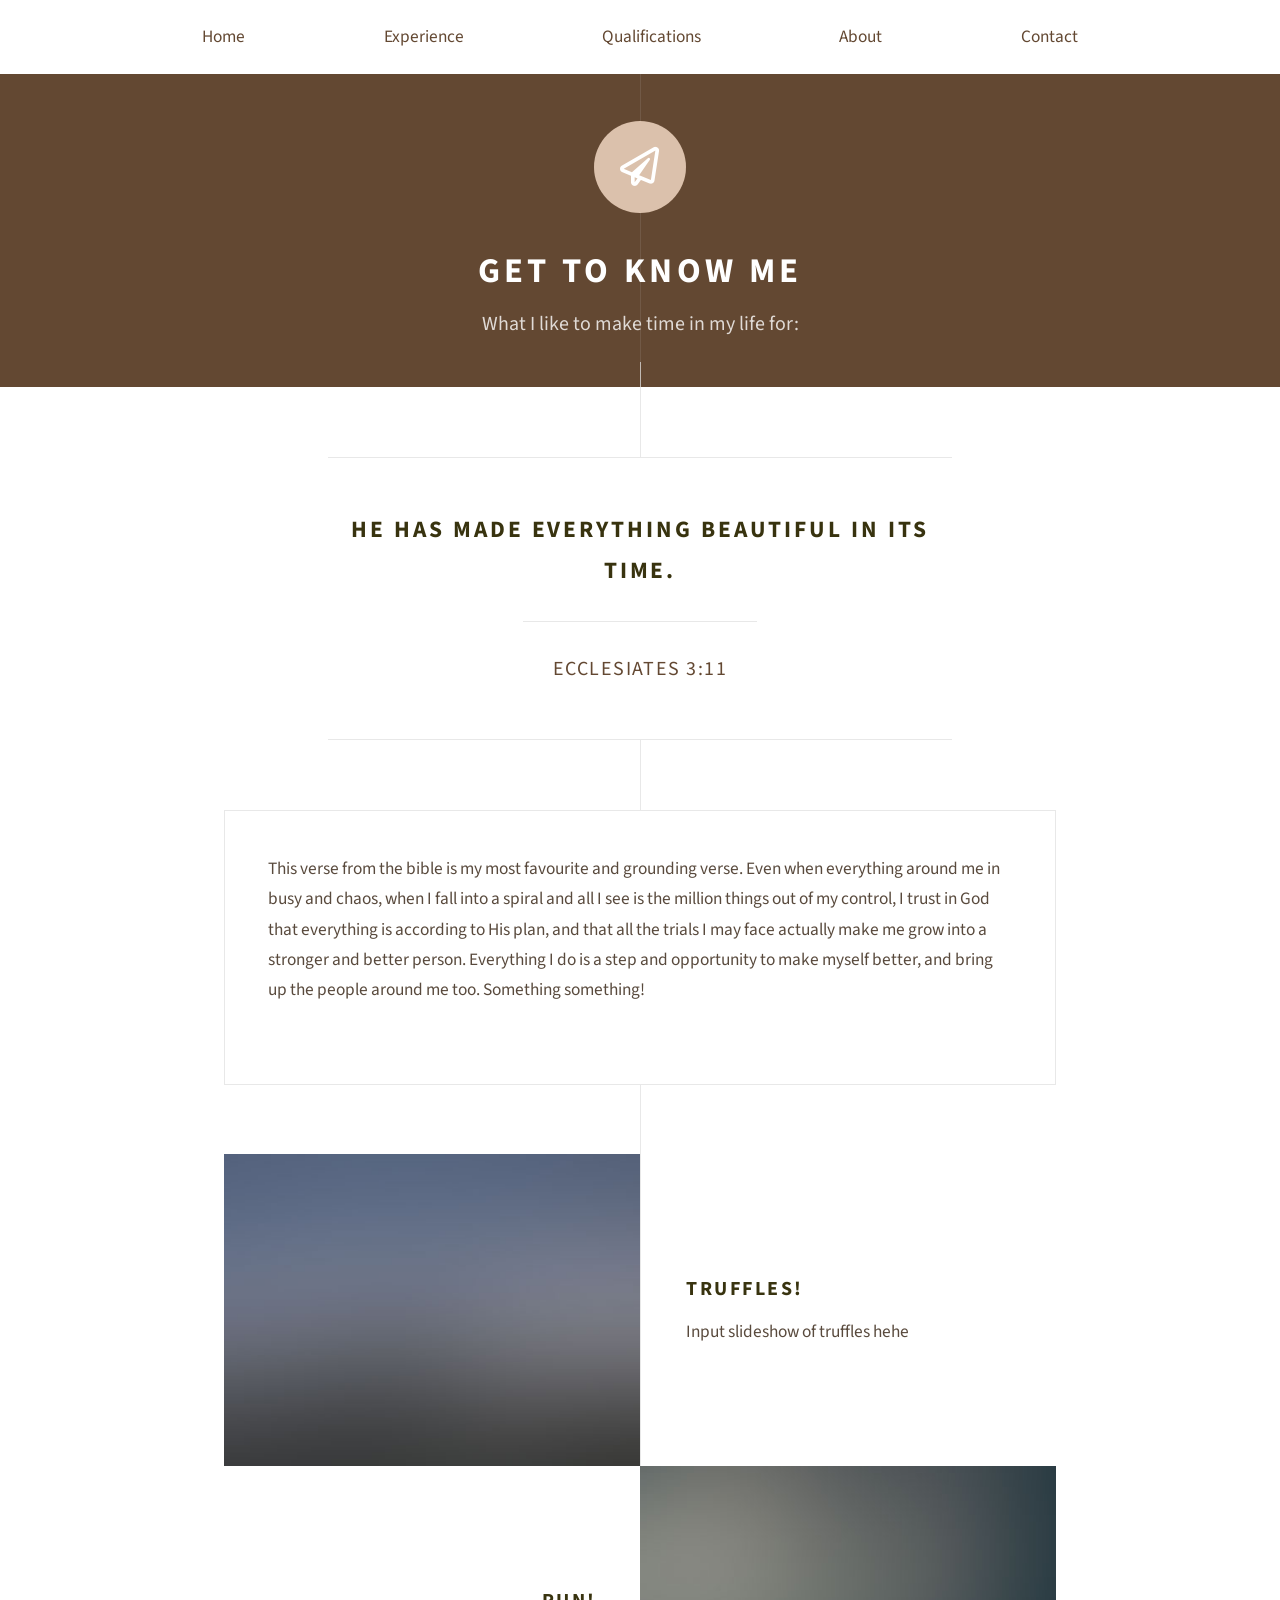
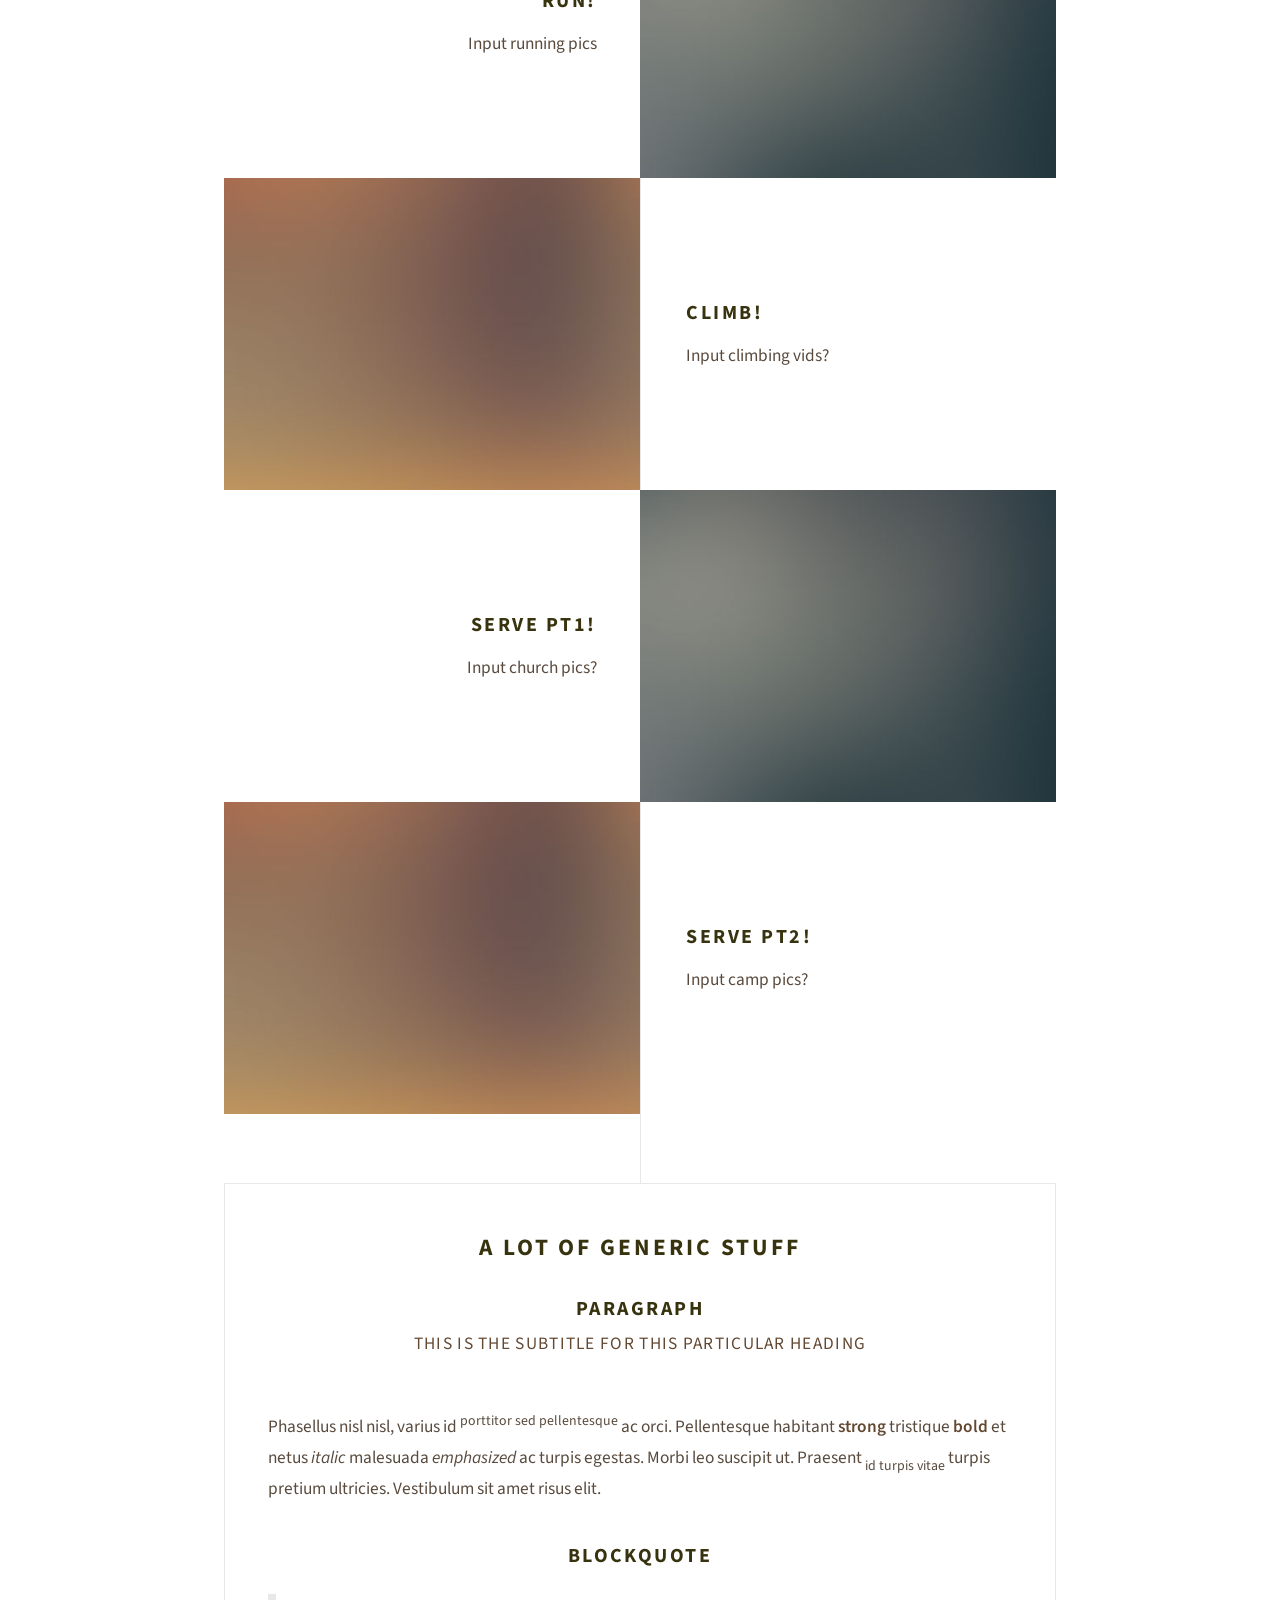
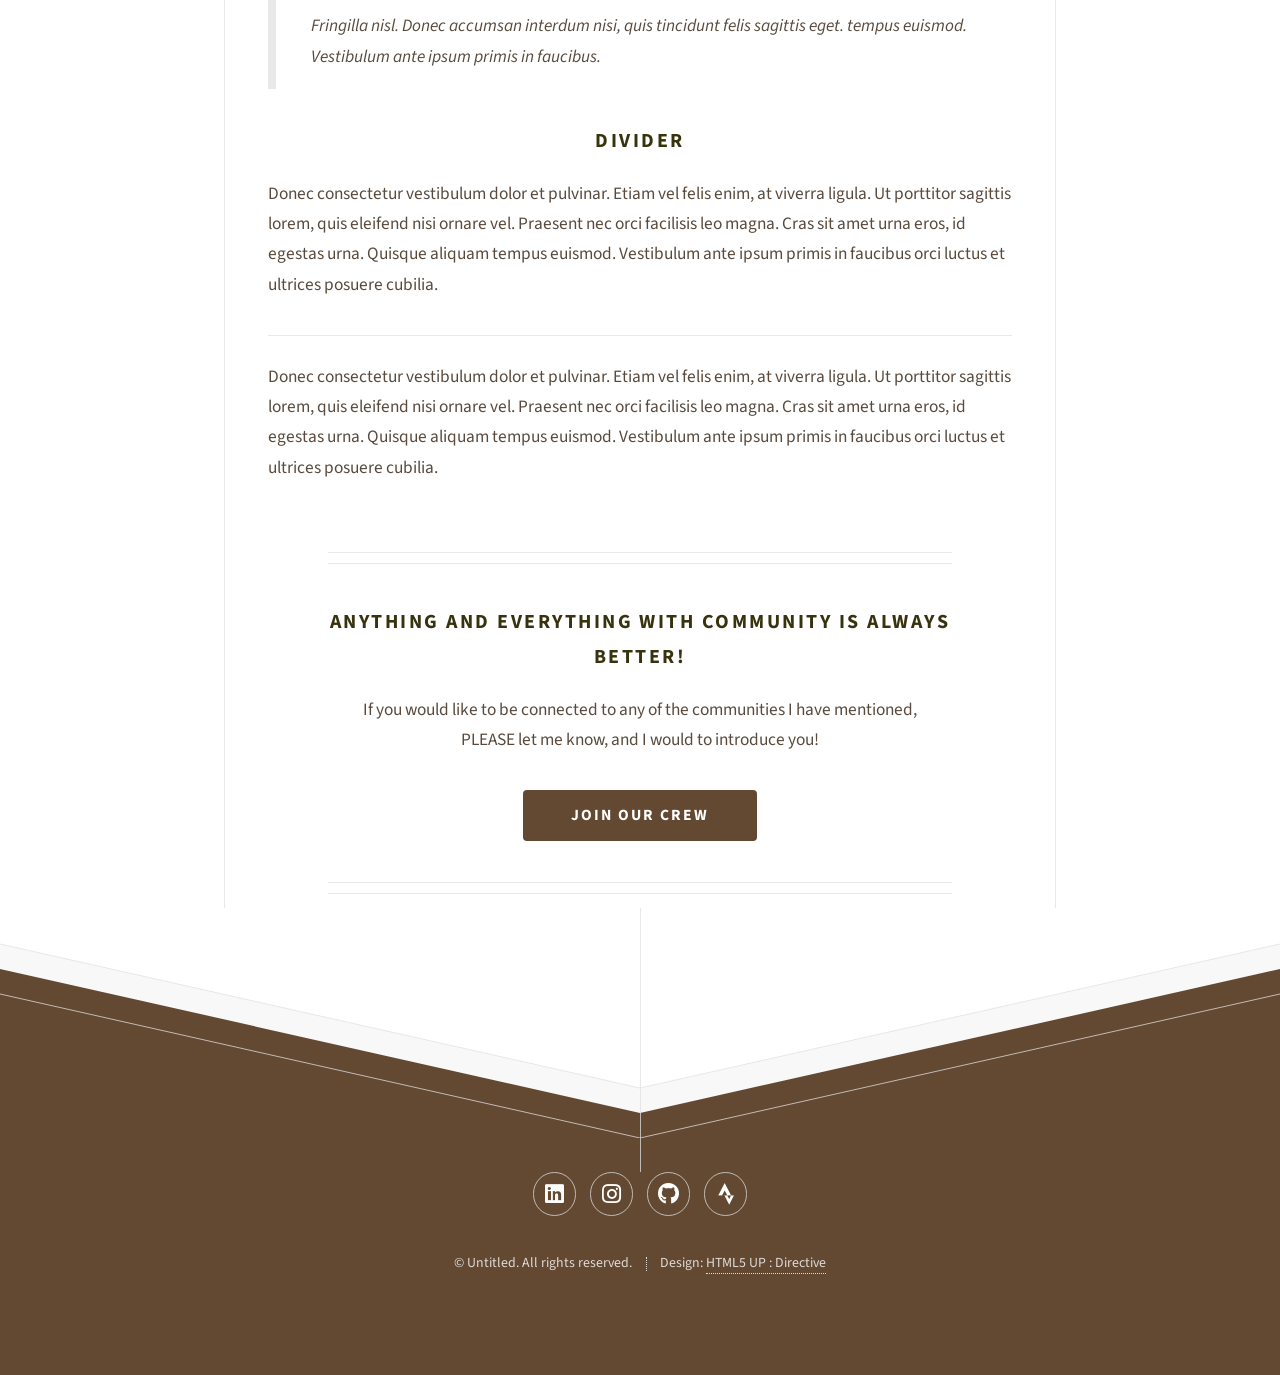
==== aboutmepg.html @ f9dc0891 "correct "jump location" for contact section - jump to "contact-form id" instead of "footer"" ====
<!DOCTYPE HTML>
<!--
	Directive by HTML5 UP
	html5up.net | @ajlkn
	Free for personal and commercial use under the CCA 3.0 license (html5up.net/license)
-->
<html>
	<head>
		<title>Directive by HTML5 UP</title>
		<meta charset="utf-8" />
		<meta name="viewport" content="width=device-width, initial-scale=1, user-scalable=no" />
		<link rel="stylesheet" href="assets/css/main.css" />
		<link rel="stylesheet" href="assets/css/navbar.css" />
		<link rel="stylesheet" href="assets/css/subpage.css" />
	</head>
	<body class="is-preload">
		
		<!--Navigation Bar-->
		<nav id="navbar" class="navbar" role="navigation"> 
			<button class="burger collapsed"> 
				<span class="icon-bar top-bar"></span> 
				<span class="icon-bar middle-bar"></span> 
				<span class="icon-bar bottom-bar"></span> 
			</button>
			<ul class="navbar-links"> 
				<li class="nav-item active"> 
					<a class="nav-link" href="./index.html">Home 
					</a> 
				</li> 
				<li class="nav-item"> 
					<a class="nav-link" href="./experiencepg.html">Experience</a> 
				</li> 
				<li class="nav-item"> 
					<a class="nav-link" href="./qualificationspg.html">Qualifications</a> 
				</li> 
				<li class="nav-item"> 
					<a class="nav-link" href="./aboutmepg.html">About</a> 
				</li> 
				<li class="nav-item"> 
					<a class="nav-link" href="./index.html#contact-form">Contact</a> 
				</li>
			</ul> 
		</nav>

		<!-- Header -->
			<div id="header" class="subpage">
				<span class="logo icon fa-paper-plane"></span>
				<h1>Get to know me</h1>
				<p>What I like to make time in my life for:</p>
			</div>

		<!-- Main -->
			<div id="main">

				<header class="major container medium">
					<h2>He has made everything beautiful in its time. </h2>
					<p>Ecclesiates 3:11</p>
				</header>
					<div class="box container">
					<section>
					<p>This verse from the bible is my most favourite and grounding verse. 
						Even when everything around me in busy and chaos, 
						when I fall into a spiral and all I see is the million things out of my control, 
						I trust in God that everything is according to His plan,
						and that all the trials I may face actually make me grow into a stronger and better person. 
						Everything I do is a step and opportunity to make myself better, and bring up the people around me too. 
						Something something!</p>
					</section>
				</div>

				<div class="box alt container">
					<section class="feature left">
						<img class="image" src="images/pic01.jpg" alt="" />
						<div class="content">
							<h3>Truffles!</h3>
							<p>Input slideshow of truffles hehe</p>
						</div>
					</section>
					<section class="feature right">
						<img class="image" src="images/pic02.jpg" alt="" />
						<div class="content">
							<h3>Run!</h3>
							<p>Input running pics</p>
						</div>
					</section>
					<section class="feature left">
						<img class="image" src="images/pic03.jpg" alt="" /></a>
						<div class="content">
							<h3>Climb!</h3>
							<p>Input climbing vids?</p>
						</div>
					</section>
					<section class="feature right">
						<img class="image" src="images/pic02.jpg" alt="" />
						<div class="content">
							<h3>Serve pt1!</h3>
							<p>Input church pics?</p>
						</div>
					</section>
					<section class="feature left">
						<img class="image" src="images/pic03.jpg" alt="" /></a>
						<div class="content">
							<h3>Serve pt2!</h3>
							<p>Input camp pics?</p>
						</div>
					</section>
				</div>

				
				<div class="box container">
					<header>
						<h2>A lot of generic stuff</h2>
					</header>
					<section>
						<header>
							<h3>Paragraph</h3>
							<p>This is the subtitle for this particular heading</p>
						</header>
						<p>Phasellus nisl nisl, varius id <sup>porttitor sed pellentesque</sup> ac orci. Pellentesque
						habitant <strong>strong</strong> tristique <b>bold</b> et netus <i>italic</i> malesuada <em>emphasized</em> ac turpis egestas. Morbi
						leo suscipit ut. Praesent <sub>id turpis vitae</sub> turpis pretium ultricies. Vestibulum sit
						amet risus elit.</p>
					</section>
					<section>
						<header>
							<h3>Blockquote</h3>
						</header>
						<blockquote>Fringilla nisl. Donec accumsan interdum nisi, quis tincidunt felis sagittis eget.
						tempus euismod. Vestibulum ante ipsum primis in faucibus.</blockquote>
					</section>
					<section>
						<header>
							<h3>Divider</h3>
						</header>
						<p>Donec consectetur vestibulum dolor et pulvinar. Etiam vel felis enim, at viverra
						ligula. Ut porttitor sagittis lorem, quis eleifend nisi ornare vel. Praesent nec orci
						facilisis leo magna. Cras sit amet urna eros, id egestas urna. Quisque aliquam
						tempus euismod. Vestibulum ante ipsum primis in faucibus orci luctus et ultrices
						posuere cubilia.</p>
						<hr />
						<p>Donec consectetur vestibulum dolor et pulvinar. Etiam vel felis enim, at viverra
						ligula. Ut porttitor sagittis lorem, quis eleifend nisi ornare vel. Praesent nec orci
						facilisis leo magna. Cras sit amet urna eros, id egestas urna. Quisque aliquam
						tempus euismod. Vestibulum ante ipsum primis in faucibus orci luctus et ultrices
						posuere cubilia.</p>
					</section>

				<footer class="major container medium">
					<h3>Anything and everything with community is always better!</h3>
						<p>If you would like to be connected to any of the communities I have mentioned, 
						<br>PLEASE let me know, and I would to introduce you!</p>
					<ul class="actions special">
						<li><a href="https://docs.google.com/forms/d/e/1FAIpQLSfwUPMub2OZuBXwo8XiN9Te-NIImw7Dk1dNREvaT3R9eOOx6w/viewform?usp=sharing&ouid=117850758476807659744" class="button">Join our crew</a></li>
					</ul>
				</footer>

			</div>

		<!-- Footer -->
			<div id="footer">
				<div class="container medium">

					<ul class="icons">
						<li><a href="https://www.linkedin.com/in/sohee-kim-852875299/" class="icon brands fa-linkedin"><span class="label">LinkedIn</span></a></li>
						<li><a href="https://www.instagram.com/kim_soheee/" class="icon brands fa-instagram"><span class="label">Instagram</span></a></li>
						<li><a href="https://github.com/kim-soheee" class="icon brands fa-github"><span class="label">Github</span></a></li>
						<li><a href="https://strava.app.link/TRimyDKIU1b" class="icon brands fa-strava"><span class="label">Strava</span></a></li>
					</ul>

					<ul class="copyright">
						<li>&copy; Untitled. All rights reserved.</li><li>Design: <a href="http://html5up.net">HTML5 UP : Directive</a></li>
					</ul>

				</div>
			</div>

		<!-- Scripts -->
			<script src="assets/js/jquery.min.js"></script>
			<script src="assets/js/browser.min.js"></script>
			<script src="assets/js/breakpoints.min.js"></script>
			<script src="assets/js/util.js"></script>
			<script src="assets/js/main.js"></script>

	</body>
</html>
---- assets/css/main.css ----
@import url("fontawesome-all.min.css");
@import url("https://fonts.googleapis.com/css?family=Source+Sans+Pro:300,300italic,400,400italic,600,600italic,700,700italic");

/*
	Directive by HTML5 UP
	html5up.net | @ajlkn
	Free for personal and commercial use under the CCA 3.0 license (html5up.net/license)
*/

html, body, div, span, applet, object,
iframe, h1, h2, h3, h4, h5, h6, p, blockquote,
pre, a, abbr, acronym, address, big, cite,
code, del, dfn, em, img, ins, kbd, q, s, samp,
small, strike, strong, sub, sup, tt, var, b,
u, i, center, dl, dt, dd, ol, ul, li, fieldset,
form, label, legend, table, caption, tbody,
tfoot, thead, tr, th, td, article, aside,
canvas, details, embed, figure, figcaption,
footer, header, hgroup, menu, nav, output, ruby,
section, summary, time, mark, audio, video {
	margin: 0;
	padding: 0;
	border: 0;
	font-size: 100%;
	font: inherit;
	vertical-align: baseline;}

article, aside, details, figcaption, figure,
footer, header, hgroup, menu, nav, section {
	display: block;}

body {
	line-height: 1;
}

ol, ul {
	list-style: none;
}

blockquote, q {
	quotes: none;
}

	blockquote:before, blockquote:after, q:before, q:after {
		content: '';
		content: none;
	}

table {
	border-collapse: collapse;
	border-spacing: 0;
}

body {
	-webkit-text-size-adjust: none;
}

mark {
	background-color: transparent;
	color: inherit;
}

input::-moz-focus-inner {
	border: 0;
	padding: 0;
}

input, select, textarea {
	-moz-appearance: none;
	-webkit-appearance: none;
	-ms-appearance: none;
	appearance: none;
}

/* Basic */

	html {
		box-sizing: border-box;
	}

	*, *:before, *:after {
		box-sizing: inherit;
	}

	html, body {
		height: 100%;
	}

	body {
		background: #ffffff;
	}

		body.is-preload *, body.is-preload *:before, body.is-preload *:after {
			-moz-animation: none !important;
			-webkit-animation: none !important;
			-ms-animation: none !important;
			animation: none !important;
			-moz-transition: none !important;
			-webkit-transition: none !important;
			-ms-transition: none !important;
			transition: none !important;
		}

	body, input, select, textarea {
		color: #594a3d;
		font-family: 'Source Sans Pro', sans-serif;
		font-size: 16pt;
		font-weight: 400;
		line-height: 1.75em;
	}

	a {
		-moz-transition: color 0.2s ease-in-out, border-bottom-color 0.2s ease-in-out;
		-webkit-transition: color 0.2s ease-in-out, border-bottom-color 0.2s ease-in-out;
		-ms-transition: color 0.2s ease-in-out, border-bottom-color 0.2s ease-in-out;
		transition: color 0.2s ease-in-out, border-bottom-color 0.2s ease-in-out;
		border-bottom: dotted 1px;
		color: #634832;
		text-decoration: none;
	}

		a:hover {
			border-bottom-color: transparent;
		}

	strong, b {
		font-weight: 600;
		color: #634832;
	}

	em, i {
		font-style: italic;
	}

	p, ul, ol, dl, table, blockquote, form {
		margin: 0 0 2em 0;
	}

	h1, h2, h3, h4, h5, h6 {
		color: #38330f;
		font-weight: 700;
		letter-spacing: 0.125em;
		line-height: 1.75em;
		margin-bottom: 1em;
		text-transform: uppercase;
		text-align: center;
	}

		h1 a, h2 a, h3 a, h4 a, h5 a, h6 a {
			color: inherit;
			text-decoration: none;
		}

	h2 {
		font-size: 1.75em;
	}

	h3 {
		font-size: 1.5em;
	}

	sub {
		font-size: 0.8em;
		position: relative;
		top: 0.5em;
	}

	sup {
		font-size: 0.8em;
		position: relative;
		top: -0.5em;
	}

	hr {
		border: 0;
		border-top: solid 1px rgba(224, 224, 224, 0.75);
		margin-bottom: 1.5em;
	}

	blockquote {
		border-left: solid 0.5em rgba(224, 224, 224, 0.75);
		font-style: italic;
		padding: 1em 0 1em 2em;
	}

/* Container */

	.container {
		margin: 0 auto;
		max-width: 100%;
		width: 51em;
	}

		.container.medium {
			width: 38.25em;
		}

		@media screen and (max-width: 1280px) {

			.container {
				width: 48em;
			}

				.container.medium {
					width: 36em;
				}

		}

		@media screen and (max-width: 980px) {

			.container {
				width: 95%;
			}

				.container.medium {
					width: 71.25%;
				}

		}

		@media screen and (max-width: 840px) {

			.container {
				width: 95% !important;
			}

		}

		@media screen and (max-width: 736px) {

			.container {
				width: 90% !important;
			}

		}

		@media screen and (max-width: 480px) {

			.container {
				width: 100% !important;
			}

		}

/* Row */

	.row {
		display: flex;
		flex-wrap: wrap;
		box-sizing: border-box;
		align-items: stretch;
	}

		.row > * {
			box-sizing: border-box;
		}

		.row.gtr-uniform > * > :last-child {
			margin-bottom: 0;
		}

		.row.aln-left {
			justify-content: flex-start;
		}

		.row.aln-center {
			justify-content: center;
		}

		.row.aln-right {
			justify-content: flex-end;
		}

		.row.aln-top {
			align-items: flex-start;
		}

		.row.aln-middle {
			align-items: center;
		}

		.row.aln-bottom {
			align-items: flex-end;
		}

		.row > .imp {
			order: -1;
		}

		.row > .col-1 {
			width: 8.33333%;
		}

		.row > .off-1 {
			margin-left: 8.33333%;
		}

		.row > .col-2 {
			width: 16.66667%;
		}

		.row > .off-2 {
			margin-left: 16.66667%;
		}

		.row > .col-3 {
			width: 25%;
		}

		.row > .off-3 {
			margin-left: 25%;
		}

		.row > .col-4 {
			width: 33.33333%;
		}

		.row > .off-4 {
			margin-left: 33.33333%;
		}

		.row > .col-5 {
			width: 41.66667%;
		}

		.row > .off-5 {
			margin-left: 41.66667%;
		}

		.row > .col-6 {
			width: 50%;
		}

		.row > .off-6 {
			margin-left: 50%;
		}

		.row > .col-7 {
			width: 58.33333%;
		}

		.row > .off-7 {
			margin-left: 58.33333%;
		}

		.row > .col-8 {
			width: 66.66667%;
		}

		.row > .off-8 {
			margin-left: 66.66667%;
		}

		.row > .col-9 {
			width: 75%;
		}

		.row > .off-9 {
			margin-left: 75%;
		}

		.row > .col-10 {
			width: 83.33333%;
		}

		.row > .off-10 {
			margin-left: 83.33333%;
		}

		.row > .col-11 {
			width: 91.66667%;
		}

		.row > .off-11 {
			margin-left: 91.66667%;
		}

		.row > .col-12 {
			width: 100%;
		}

		.row > .off-12 {
			margin-left: 100%;
		}

		.row.gtr-0 {
			margin-top: 0px;
			margin-left: 0px;
		}

			.row.gtr-0 > * {
				padding: 0px 0 0 0px;
			}

			.row.gtr-0.gtr-uniform {
				margin-top: 0px;
			}

				.row.gtr-0.gtr-uniform > * {
					padding-top: 0px;
				}

		.row.gtr-25 {
			margin-top: -7.5px;
			margin-left: -7.5px;
		}

			.row.gtr-25 > * {
				padding: 7.5px 0 0 7.5px;
			}

			.row.gtr-25.gtr-uniform {
				margin-top: -7.5px;
			}

				.row.gtr-25.gtr-uniform > * {
					padding-top: 7.5px;
				}

		.row.gtr-50 {
			margin-top: -15px;
			margin-left: -15px;
		}

			.row.gtr-50 > * {
				padding: 15px 0 0 15px;
			}

			.row.gtr-50.gtr-uniform {
				margin-top: -15px;
			}

				.row.gtr-50.gtr-uniform > * {
					padding-top: 15px;
				}

		.row {
			margin-top: -30px;
			margin-left: -30px;
		}

			.row > * {
				padding: 30px 0 0 30px;
			}

			.row.gtr-uniform {
				margin-top: -30px;
			}

				.row.gtr-uniform > * {
					padding-top: 30px;
				}

		.row.gtr-150 {
			margin-top: -45px;
			margin-left: -45px;
		}

			.row.gtr-150 > * {
				padding: 45px 0 0 45px;
			}

			.row.gtr-150.gtr-uniform {
				margin-top: -45px;
			}

				.row.gtr-150.gtr-uniform > * {
					padding-top: 45px;
				}

		.row.gtr-200 {
			margin-top: -60px;
			margin-left: -60px;
		}

			.row.gtr-200 > * {
				padding: 60px 0 0 60px;
			}

			.row.gtr-200.gtr-uniform {
				margin-top: -60px;
			}

				.row.gtr-200.gtr-uniform > * {
					padding-top: 60px;
				}

		@media screen and (max-width: 1680px) {

			.row {
				display: flex;
				flex-wrap: wrap;
				box-sizing: border-box;
				align-items: stretch;
			}

				.row > * {
					box-sizing: border-box;
				}

				.row.gtr-uniform > * > :last-child {
					margin-bottom: 0;
				}

				.row.aln-left {
					justify-content: flex-start;
				}

				.row.aln-center {
					justify-content: center;
				}

				.row.aln-right {
					justify-content: flex-end;
				}

				.row.aln-top {
					align-items: flex-start;
				}

				.row.aln-middle {
					align-items: center;
				}

				.row.aln-bottom {
					align-items: flex-end;
				}

				.row > .imp-wide {
					order: -1;
				}

				.row > .col-1-wide {
					width: 8.33333%;
				}

				.row > .off-1-wide {
					margin-left: 8.33333%;
				}

				.row > .col-2-wide {
					width: 16.66667%;
				}

				.row > .off-2-wide {
					margin-left: 16.66667%;
				}

				.row > .col-3-wide {
					width: 25%;
				}

				.row > .off-3-wide {
					margin-left: 25%;
				}

				.row > .col-4-wide {
					width: 33.33333%;
				}

				.row > .off-4-wide {
					margin-left: 33.33333%;
				}

				.row > .col-5-wide {
					width: 41.66667%;
				}

				.row > .off-5-wide {
					margin-left: 41.66667%;
				}

				.row > .col-6-wide {
					width: 50%;
				}

				.row > .off-6-wide {
					margin-left: 50%;
				}

				.row > .col-7-wide {
					width: 58.33333%;
				}

				.row > .off-7-wide {
					margin-left: 58.33333%;
				}

				.row > .col-8-wide {
					width: 66.66667%;
				}

				.row > .off-8-wide {
					margin-left: 66.66667%;
				}

				.row > .col-9-wide {
					width: 75%;
				}

				.row > .off-9-wide {
					margin-left: 75%;
				}

				.row > .col-10-wide {
					width: 83.33333%;
				}

				.row > .off-10-wide {
					margin-left: 83.33333%;
				}

				.row > .col-11-wide {
					width: 91.66667%;
				}

				.row > .off-11-wide {
					margin-left: 91.66667%;
				}

				.row > .col-12-wide {
					width: 100%;
				}

				.row > .off-12-wide {
					margin-left: 100%;
				}

				.row.gtr-0 {
					margin-top: 0px;
					margin-left: 0px;
				}

					.row.gtr-0 > * {
						padding: 0px 0 0 0px;
					}

					.row.gtr-0.gtr-uniform {
						margin-top: 0px;
					}

						.row.gtr-0.gtr-uniform > * {
							padding-top: 0px;
						}

				.row.gtr-25 {
					margin-top: -7.5px;
					margin-left: -7.5px;
				}

					.row.gtr-25 > * {
						padding: 7.5px 0 0 7.5px;
					}

					.row.gtr-25.gtr-uniform {
						margin-top: -7.5px;
					}

						.row.gtr-25.gtr-uniform > * {
							padding-top: 7.5px;
						}

				.row.gtr-50 {
					margin-top: -15px;
					margin-left: -15px;
				}

					.row.gtr-50 > * {
						padding: 15px 0 0 15px;
					}

					.row.gtr-50.gtr-uniform {
						margin-top: -15px;
					}

						.row.gtr-50.gtr-uniform > * {
							padding-top: 15px;
						}

				.row {
					margin-top: -30px;
					margin-left: -30px;
				}

					.row > * {
						padding: 30px 0 0 30px;
					}

					.row.gtr-uniform {
						margin-top: -30px;
					}

						.row.gtr-uniform > * {
							padding-top: 30px;
						}

				.row.gtr-150 {
					margin-top: -45px;
					margin-left: -45px;
				}

					.row.gtr-150 > * {
						padding: 45px 0 0 45px;
					}

					.row.gtr-150.gtr-uniform {
						margin-top: -45px;
					}

						.row.gtr-150.gtr-uniform > * {
							padding-top: 45px;
						}

				.row.gtr-200 {
					margin-top: -60px;
					margin-left: -60px;
				}

					.row.gtr-200 > * {
						padding: 60px 0 0 60px;
					}

					.row.gtr-200.gtr-uniform {
						margin-top: -60px;
					}

						.row.gtr-200.gtr-uniform > * {
							padding-top: 60px;
						}

		}

		@media screen and (max-width: 1280px) {

			.row {
				display: flex;
				flex-wrap: wrap;
				box-sizing: border-box;
				align-items: stretch;
			}

				.row > * {
					box-sizing: border-box;
				}

				.row.gtr-uniform > * > :last-child {
					margin-bottom: 0;
				}

				.row.aln-left {
					justify-content: flex-start;
				}

				.row.aln-center {
					justify-content: center;
				}

				.row.aln-right {
					justify-content: flex-end;
				}

				.row.aln-top {
					align-items: flex-start;
				}

				.row.aln-middle {
					align-items: center;
				}

				.row.aln-bottom {
					align-items: flex-end;
				}

				.row > .imp-normal {
					order: -1;
				}

				.row > .col-1-normal {
					width: 8.33333%;
				}

				.row > .off-1-normal {
					margin-left: 8.33333%;
				}

				.row > .col-2-normal {
					width: 16.66667%;
				}

				.row > .off-2-normal {
					margin-left: 16.66667%;
				}

				.row > .col-3-normal {
					width: 25%;
				}

				.row > .off-3-normal {
					margin-left: 25%;
				}

				.row > .col-4-normal {
					width: 33.33333%;
				}

				.row > .off-4-normal {
					margin-left: 33.33333%;
				}

				.row > .col-5-normal {
					width: 41.66667%;
				}

				.row > .off-5-normal {
					margin-left: 41.66667%;
				}

				.row > .col-6-normal {
					width: 50%;
				}

				.row > .off-6-normal {
					margin-left: 50%;
				}

				.row > .col-7-normal {
					width: 58.33333%;
				}

				.row > .off-7-normal {
					margin-left: 58.33333%;
				}

				.row > .col-8-normal {
					width: 66.66667%;
				}

				.row > .off-8-normal {
					margin-left: 66.66667%;
				}

				.row > .col-9-normal {
					width: 75%;
				}

				.row > .off-9-normal {
					margin-left: 75%;
				}

				.row > .col-10-normal {
					width: 83.33333%;
				}

				.row > .off-10-normal {
					margin-left: 83.33333%;
				}

				.row > .col-11-normal {
					width: 91.66667%;
				}

				.row > .off-11-normal {
					margin-left: 91.66667%;
				}

				.row > .col-12-normal {
					width: 100%;
				}

				.row > .off-12-normal {
					margin-left: 100%;
				}

				.row.gtr-0 {
					margin-top: 0px;
					margin-left: 0px;
				}

					.row.gtr-0 > * {
						padding: 0px 0 0 0px;
					}

					.row.gtr-0.gtr-uniform {
						margin-top: 0px;
					}

						.row.gtr-0.gtr-uniform > * {
							padding-top: 0px;
						}

				.row.gtr-25 {
					margin-top: -7.5px;
					margin-left: -7.5px;
				}

					.row.gtr-25 > * {
						padding: 7.5px 0 0 7.5px;
					}

					.row.gtr-25.gtr-uniform {
						margin-top: -7.5px;
					}

						.row.gtr-25.gtr-uniform > * {
							padding-top: 7.5px;
						}

				.row.gtr-50 {
					margin-top: -15px;
					margin-left: -15px;
				}

					.row.gtr-50 > * {
						padding: 15px 0 0 15px;
					}

					.row.gtr-50.gtr-uniform {
						margin-top: -15px;
					}

						.row.gtr-50.gtr-uniform > * {
							padding-top: 15px;
						}

				.row {
					margin-top: -30px;
					margin-left: -30px;
				}

					.row > * {
						padding: 30px 0 0 30px;
					}

					.row.gtr-uniform {
						margin-top: -30px;
					}

						.row.gtr-uniform > * {
							padding-top: 30px;
						}

				.row.gtr-150 {
					margin-top: -45px;
					margin-left: -45px;
				}

					.row.gtr-150 > * {
						padding: 45px 0 0 45px;
					}

					.row.gtr-150.gtr-uniform {
						margin-top: -45px;
					}

						.row.gtr-150.gtr-uniform > * {
							padding-top: 45px;
						}

				.row.gtr-200 {
					margin-top: -60px;
					margin-left: -60px;
				}

					.row.gtr-200 > * {
						padding: 60px 0 0 60px;
					}

					.row.gtr-200.gtr-uniform {
						margin-top: -60px;
					}

						.row.gtr-200.gtr-uniform > * {
							padding-top: 60px;
						}

		}

		@media screen and (max-width: 980px) {

			.row {
				display: flex;
				flex-wrap: wrap;
				box-sizing: border-box;
				align-items: stretch;
			}

				.row > * {
					box-sizing: border-box;
				}

				.row.gtr-uniform > * > :last-child {
					margin-bottom: 0;
				}

				.row.aln-left {
					justify-content: flex-start;
				}

				.row.aln-center {
					justify-content: center;
				}

				.row.aln-right {
					justify-content: flex-end;
				}

				.row.aln-top {
					align-items: flex-start;
				}

				.row.aln-middle {
					align-items: center;
				}

				.row.aln-bottom {
					align-items: flex-end;
				}

				.row > .imp-narrow {
					order: -1;
				}

				.row > .col-1-narrow {
					width: 8.33333%;
				}

				.row > .off-1-narrow {
					margin-left: 8.33333%;
				}

				.row > .col-2-narrow {
					width: 16.66667%;
				}

				.row > .off-2-narrow {
					margin-left: 16.66667%;
				}

				.row > .col-3-narrow {
					width: 25%;
				}

				.row > .off-3-narrow {
					margin-left: 25%;
				}

				.row > .col-4-narrow {
					width: 33.33333%;
				}

				.row > .off-4-narrow {
					margin-left: 33.33333%;
				}

				.row > .col-5-narrow {
					width: 41.66667%;
				}

				.row > .off-5-narrow {
					margin-left: 41.66667%;
				}

				.row > .col-6-narrow {
					width: 50%;
				}

				.row > .off-6-narrow {
					margin-left: 50%;
				}

				.row > .col-7-narrow {
					width: 58.33333%;
				}

				.row > .off-7-narrow {
					margin-left: 58.33333%;
				}

				.row > .col-8-narrow {
					width: 66.66667%;
				}

				.row > .off-8-narrow {
					margin-left: 66.66667%;
				}

				.row > .col-9-narrow {
					width: 75%;
				}

				.row > .off-9-narrow {
					margin-left: 75%;
				}

				.row > .col-10-narrow {
					width: 83.33333%;
				}

				.row > .off-10-narrow {
					margin-left: 83.33333%;
				}

				.row > .col-11-narrow {
					width: 91.66667%;
				}

				.row > .off-11-narrow {
					margin-left: 91.66667%;
				}

				.row > .col-12-narrow {
					width: 100%;
				}

				.row > .off-12-narrow {
					margin-left: 100%;
				}

				.row.gtr-0 {
					margin-top: 0px;
					margin-left: 0px;
				}

					.row.gtr-0 > * {
						padding: 0px 0 0 0px;
					}

					.row.gtr-0.gtr-uniform {
						margin-top: 0px;
					}

						.row.gtr-0.gtr-uniform > * {
							padding-top: 0px;
						}

				.row.gtr-25 {
					margin-top: -7.5px;
					margin-left: -7.5px;
				}

					.row.gtr-25 > * {
						padding: 7.5px 0 0 7.5px;
					}

					.row.gtr-25.gtr-uniform {
						margin-top: -7.5px;
					}

						.row.gtr-25.gtr-uniform > * {
							padding-top: 7.5px;
						}

				.row.gtr-50 {
					margin-top: -15px;
					margin-left: -15px;
				}

					.row.gtr-50 > * {
						padding: 15px 0 0 15px;
					}

					.row.gtr-50.gtr-uniform {
						margin-top: -15px;
					}

						.row.gtr-50.gtr-uniform > * {
							padding-top: 15px;
						}

				.row {
					margin-top: -30px;
					margin-left: -30px;
				}

					.row > * {
						padding: 30px 0 0 30px;
					}

					.row.gtr-uniform {
						margin-top: -30px;
					}

						.row.gtr-uniform > * {
							padding-top: 30px;
						}

				.row.gtr-150 {
					margin-top: -45px;
					margin-left: -45px;
				}

					.row.gtr-150 > * {
						padding: 45px 0 0 45px;
					}

					.row.gtr-150.gtr-uniform {
						margin-top: -45px;
					}

						.row.gtr-150.gtr-uniform > * {
							padding-top: 45px;
						}

				.row.gtr-200 {
					margin-top: -60px;
					margin-left: -60px;
				}

					.row.gtr-200 > * {
						padding: 60px 0 0 60px;
					}

					.row.gtr-200.gtr-uniform {
						margin-top: -60px;
					}

						.row.gtr-200.gtr-uniform > * {
							padding-top: 60px;
						}

		}

		@media screen and (max-width: 840px) {

			.row {
				display: flex;
				flex-wrap: wrap;
				box-sizing: border-box;
				align-items: stretch;
			}

				.row > * {
					box-sizing: border-box;
				}

				.row.gtr-uniform > * > :last-child {
					margin-bottom: 0;
				}

				.row.aln-left {
					justify-content: flex-start;
				}

				.row.aln-center {
					justify-content: center;
				}

				.row.aln-right {
					justify-content: flex-end;
				}

				.row.aln-top {
					align-items: flex-start;
				}

				.row.aln-middle {
					align-items: center;
				}

				.row.aln-bottom {
					align-items: flex-end;
				}

				.row > .imp-narrower {
					order: -1;
				}

				.row > .col-1-narrower {
					width: 8.33333%;
				}

				.row > .off-1-narrower {
					margin-left: 8.33333%;
				}

				.row > .col-2-narrower {
					width: 16.66667%;
				}

				.row > .off-2-narrower {
					margin-left: 16.66667%;
				}

				.row > .col-3-narrower {
					width: 25%;
				}

				.row > .off-3-narrower {
					margin-left: 25%;
				}

				.row > .col-4-narrower {
					width: 33.33333%;
				}

				.row > .off-4-narrower {
					margin-left: 33.33333%;
				}

				.row > .col-5-narrower {
					width: 41.66667%;
				}

				.row > .off-5-narrower {
					margin-left: 41.66667%;
				}

				.row > .col-6-narrower {
					width: 50%;
				}

				.row > .off-6-narrower {
					margin-left: 50%;
				}

				.row > .col-7-narrower {
					width: 58.33333%;
				}

				.row > .off-7-narrower {
					margin-left: 58.33333%;
				}

				.row > .col-8-narrower {
					width: 66.66667%;
				}

				.row > .off-8-narrower {
					margin-left: 66.66667%;
				}

				.row > .col-9-narrower {
					width: 75%;
				}

				.row > .off-9-narrower {
					margin-left: 75%;
				}

				.row > .col-10-narrower {
					width: 83.33333%;
				}

				.row > .off-10-narrower {
					margin-left: 83.33333%;
				}

				.row > .col-11-narrower {
					width: 91.66667%;
				}

				.row > .off-11-narrower {
					margin-left: 91.66667%;
				}

				.row > .col-12-narrower {
					width: 100%;
				}

				.row > .off-12-narrower {
					margin-left: 100%;
				}

				.row.gtr-0 {
					margin-top: 0px;
					margin-left: 0px;
				}

					.row.gtr-0 > * {
						padding: 0px 0 0 0px;
					}

					.row.gtr-0.gtr-uniform {
						margin-top: 0px;
					}

						.row.gtr-0.gtr-uniform > * {
							padding-top: 0px;
						}

				.row.gtr-25 {
					margin-top: -5px;
					margin-left: -5px;
				}

					.row.gtr-25 > * {
						padding: 5px 0 0 5px;
					}

					.row.gtr-25.gtr-uniform {
						margin-top: -5px;
					}

						.row.gtr-25.gtr-uniform > * {
							padding-top: 5px;
						}

				.row.gtr-50 {
					margin-top: -10px;
					margin-left: -10px;
				}

					.row.gtr-50 > * {
						padding: 10px 0 0 10px;
					}

					.row.gtr-50.gtr-uniform {
						margin-top: -10px;
					}

						.row.gtr-50.gtr-uniform > * {
							padding-top: 10px;
						}

				.row {
					margin-top: -20px;
					margin-left: -20px;
				}

					.row > * {
						padding: 20px 0 0 20px;
					}

					.row.gtr-uniform {
						margin-top: -20px;
					}

						.row.gtr-uniform > * {
							padding-top: 20px;
						}

				.row.gtr-150 {
					margin-top: -30px;
					margin-left: -30px;
				}

					.row.gtr-150 > * {
						padding: 30px 0 0 30px;
					}

					.row.gtr-150.gtr-uniform {
						margin-top: -30px;
					}

						.row.gtr-150.gtr-uniform > * {
							padding-top: 30px;
						}

				.row.gtr-200 {
					margin-top: -40px;
					margin-left: -40px;
				}

					.row.gtr-200 > * {
						padding: 40px 0 0 40px;
					}

					.row.gtr-200.gtr-uniform {
						margin-top: -40px;
					}

						.row.gtr-200.gtr-uniform > * {
							padding-top: 40px;
						}

		}

		@media screen and (max-width: 736px) {

			.row {
				display: flex;
				flex-wrap: wrap;
				box-sizing: border-box;
				align-items: stretch;
			}

				.row > * {
					box-sizing: border-box;
				}

				.row.gtr-uniform > * > :last-child {
					margin-bottom: 0;
				}

				.row.aln-left {
					justify-content: flex-start;
				}

				.row.aln-center {
					justify-content: center;
				}

				.row.aln-right {
					justify-content: flex-end;
				}

				.row.aln-top {
					align-items: flex-start;
				}

				.row.aln-middle {
					align-items: center;
				}

				.row.aln-bottom {
					align-items: flex-end;
				}

				.row > .imp-mobile {
					order: -1;
				}

				.row > .col-1-mobile {
					width: 8.33333%;
				}

				.row > .off-1-mobile {
					margin-left: 8.33333%;
				}

				.row > .col-2-mobile {
					width: 16.66667%;
				}

				.row > .off-2-mobile {
					margin-left: 16.66667%;
				}

				.row > .col-3-mobile {
					width: 25%;
				}

				.row > .off-3-mobile {
					margin-left: 25%;
				}

				.row > .col-4-mobile {
					width: 33.33333%;
				}

				.row > .off-4-mobile {
					margin-left: 33.33333%;
				}

				.row > .col-5-mobile {
					width: 41.66667%;
				}

				.row > .off-5-mobile {
					margin-left: 41.66667%;
				}

				.row > .col-6-mobile {
					width: 50%;
				}

				.row > .off-6-mobile {
					margin-left: 50%;
				}

				.row > .col-7-mobile {
					width: 58.33333%;
				}

				.row > .off-7-mobile {
					margin-left: 58.33333%;
				}

				.row > .col-8-mobile {
					width: 66.66667%;
				}

				.row > .off-8-mobile {
					margin-left: 66.66667%;
				}

				.row > .col-9-mobile {
					width: 75%;
				}

				.row > .off-9-mobile {
					margin-left: 75%;
				}

				.row > .col-10-mobile {
					width: 83.33333%;
				}

				.row > .off-10-mobile {
					margin-left: 83.33333%;
				}

				.row > .col-11-mobile {
					width: 91.66667%;
				}

				.row > .off-11-mobile {
					margin-left: 91.66667%;
				}

				.row > .col-12-mobile {
					width: 100%;
				}

				.row > .off-12-mobile {
					margin-left: 100%;
				}

				.row.gtr-0 {
					margin-top: 0px;
					margin-left: 0px;
				}

					.row.gtr-0 > * {
						padding: 0px 0 0 0px;
					}

					.row.gtr-0.gtr-uniform {
						margin-top: 0px;
					}

						.row.gtr-0.gtr-uniform > * {
							padding-top: 0px;
						}

				.row.gtr-25 {
					margin-top: -57.5px;
					margin-left: -5px;
				}

					.row.gtr-25 > * {
						padding: 57.5px 0 0 5px;
					}

					.row.gtr-25.gtr-uniform {
						margin-top: -5px;
					}

						.row.gtr-25.gtr-uniform > * {
							padding-top: 5px;
						}

				.row.gtr-50 {
					margin-top: -115px;
					margin-left: -10px;
				}

					.row.gtr-50 > * {
						padding: 115px 0 0 10px;
					}

					.row.gtr-50.gtr-uniform {
						margin-top: -10px;
					}

						.row.gtr-50.gtr-uniform > * {
							padding-top: 10px;
						}

				.row {
					margin-top: -230px;
					margin-left: -20px;
				}

					.row > * {
						padding: 230px 0 0 20px;
					}

					.row.gtr-uniform {
						margin-top: -20px;
					}

						.row.gtr-uniform > * {
							padding-top: 20px;
						}

				.row.gtr-150 {
					margin-top: -345px;
					margin-left: -30px;
				}

					.row.gtr-150 > * {
						padding: 345px 0 0 30px;
					}

					.row.gtr-150.gtr-uniform {
						margin-top: -30px;
					}

						.row.gtr-150.gtr-uniform > * {
							padding-top: 30px;
						}

				.row.gtr-200 {
					margin-top: -460px;
					margin-left: -40px;
				}

					.row.gtr-200 > * {
						padding: 460px 0 0 40px;
					}

					.row.gtr-200.gtr-uniform {
						margin-top: -40px;
					}

						.row.gtr-200.gtr-uniform > * {
							padding-top: 40px;
						}

		}

		@media screen and (max-width: 480px) {

			.row {
				display: flex;
				flex-wrap: wrap;
				box-sizing: border-box;
				align-items: stretch;
			}

				.row > * {
					box-sizing: border-box;
				}

				.row.gtr-uniform > * > :last-child {
					margin-bottom: 0;
				}

				.row.aln-left {
					justify-content: flex-start;
				}

				.row.aln-center {
					justify-content: center;
				}

				.row.aln-right {
					justify-content: flex-end;
				}

				.row.aln-top {
					align-items: flex-start;
				}

				.row.aln-middle {
					align-items: center;
				}

				.row.aln-bottom {
					align-items: flex-end;
				}

				.row > .imp-mobilep {
					order: -1;
				}

				.row > .col-1-mobilep {
					width: 8.33333%;
				}

				.row > .off-1-mobilep {
					margin-left: 8.33333%;
				}

				.row > .col-2-mobilep {
					width: 16.66667%;
				}

				.row > .off-2-mobilep {
					margin-left: 16.66667%;
				}

				.row > .col-3-mobilep {
					width: 25%;
				}

				.row > .off-3-mobilep {
					margin-left: 25%;
				}

				.row > .col-4-mobilep {
					width: 33.33333%;
				}

				.row > .off-4-mobilep {
					margin-left: 33.33333%;
				}

				.row > .col-5-mobilep {
					width: 41.66667%;
				}

				.row > .off-5-mobilep {
					margin-left: 41.66667%;
				}

				.row > .col-6-mobilep {
					width: 50%;
				}

				.row > .off-6-mobilep {
					margin-left: 50%;
				}

				.row > .col-7-mobilep {
					width: 58.33333%;
				}

				.row > .off-7-mobilep {
					margin-left: 58.33333%;
				}

				.row > .col-8-mobilep {
					width: 66.66667%;
				}

				.row > .off-8-mobilep {
					margin-left: 66.66667%;
				}

				.row > .col-9-mobilep {
					width: 75%;
				}

				.row > .off-9-mobilep {
					margin-left: 75%;
				}

				.row > .col-10-mobilep {
					width: 83.33333%;
				}

				.row > .off-10-mobilep {
					margin-left: 83.33333%;
				}

				.row > .col-11-mobilep {
					width: 91.66667%;
				}

				.row > .off-11-mobilep {
					margin-left: 91.66667%;
				}

				.row > .col-12-mobilep {
					width: 100%;
				}

				.row > .off-12-mobilep {
					margin-left: 100%;
				}

				.row.gtr-0 {
					margin-top: 0px;
					margin-left: 0px;
				}

					.row.gtr-0 > * {
						padding: 0px 0 0 0px;
					}

					.row.gtr-0.gtr-uniform {
						margin-top: 0px;
					}

						.row.gtr-0.gtr-uniform > * {
							padding-top: 0px;
						}

				.row.gtr-25 {
					margin-top: -5px;
					margin-left: -5px;
				}

					.row.gtr-25 > * {
						padding: 5px 0 0 5px;
					}

					.row.gtr-25.gtr-uniform {
						margin-top: -5px;
					}

						.row.gtr-25.gtr-uniform > * {
							padding-top: 5px;
						}

				.row.gtr-50 {
					margin-top: -10px;
					margin-left: -10px;
				}

					.row.gtr-50 > * {
						padding: 10px 0 0 10px;
					}

					.row.gtr-50.gtr-uniform {
						margin-top: -10px;
					}

						.row.gtr-50.gtr-uniform > * {
							padding-top: 10px;
						}

				.row {
					margin-top: -20px;
					margin-left: -20px;
				}

					.row > * {
						padding: 20px 0 0 20px;
					}

					.row.gtr-uniform {
						margin-top: -20px;
					}

						.row.gtr-uniform > * {
							padding-top: 20px;
						}

				.row.gtr-150 {
					margin-top: -30px;
					margin-left: -30px;
				}

					.row.gtr-150 > * {
						padding: 30px 0 0 30px;
					}

					.row.gtr-150.gtr-uniform {
						margin-top: -30px;
					}

						.row.gtr-150.gtr-uniform > * {
							padding-top: 30px;
						}

				.row.gtr-200 {
					margin-top: -40px;
					margin-left: -40px;
				}

					.row.gtr-200 > * {
						padding: 40px 0 0 40px;
					}

					.row.gtr-200.gtr-uniform {
						margin-top: -40px;
					}

						.row.gtr-200.gtr-uniform > * {
							padding-top: 40px;
						}

		}

/* Section/Article */

	section.special, article.special {
		text-align: center;
	}

	header {
		text-align: center;
	}

		header p {
			position: relative;
			top: -1em;
			color: #634832;
			text-transform: uppercase;
			letter-spacing: 0.075em;
		}

		header.major {
			border-bottom-width: 1px;
			border-color: rgba(224, 224, 224, 0.75);
			border-style: solid;
			border-top-width: 1px;
			margin-bottom: 6em;
			padding: 4em 0;
			position: relative;
		}

			header.major:before {
				top: 10px;
			}

			header.major:after {
				bottom: 10px;
			}

			header.major h2 {
				margin: 0;
			}

			header.major p {
				top: 0;
				margin: 1.5em 0 0 0;
				padding: 1.5em 1.5em 0 1.5em;
				font-size: 1.5em;
				line-height: 1.75em;
				border-top: solid 1px rgba(224, 224, 224, 0.75);
				display: inline-block;
			}

			header.major.last {
				border-bottom: 0;
				margin-bottom: 0;
				padding-bottom: 10px;
				padding-top: 10px;
			}

			header.major.last h1 {
				color:#634832;
				margin-bottom: 0;
			}

				header.major.last:after {
					display: none;
				}

				header.major.last h2 {
					margin-bottom: 1em;
				}

	footer {
		text-align: center;
	}

		footer.major {
			border-bottom-width: 1px;
			border-color: rgba(224, 224, 224, 0.75);
			border-style: solid;
			border-top-width: 1px;
			margin-top: 6em;
			padding: 4em 0;
			position: relative;
		}

			footer.major:before, footer.major:after {
				background: rgba(224, 224, 224, 0.75);
				content: '';
				display: block;
				height: 1px;
				left: 0;
				position: absolute;
				width: 100%;
			}

			footer.major:before {
				top: 10px;
			}

			footer.major:after {
				bottom: 10px;
			}

/* Form */

	label {
		display: block;
		color: #5b5b5b;
		font-size: 0.8em;
		font-weight: 700;
		letter-spacing: 0.125em;
		line-height: 1.75em;
		text-transform: uppercase;
		margin: 0 0 0.5em 0;
	}

	input[type="text"],
	input[type="password"],
	input[type="email"],
	select,
	textarea {
		-moz-appearance: none;
		-webkit-appearance: none;
		-ms-appearance: none;
		appearance: none;
		-moz-transition: background-color 0.2s ease-in-out;
		-webkit-transition: background-color 0.2s ease-in-out;
		-ms-transition: background-color 0.2s ease-in-out;
		transition: background-color 0.2s ease-in-out;
		background: none;
		border-radius: 4px;
		border: 0;
		border: solid 1px rgba(224, 224, 224, 0.75);
		color: inherit;
		display: block;
		outline: 0;
		padding: 0.75em;
		text-decoration: none;
		width: 100%;
		opacity: 1;
	}

		input[type="text"]:focus,
		input[type="password"]:focus,
		input[type="email"]:focus,
		select:focus,
		textarea:focus {
			background: rgba(224, 224, 224, 0.15);
			border-color: #dbc1ac;
		}

	input[type="text"],
	input[type="password"],
	input[type="email"],
	select {
		line-height: 1em;
	}

	select {
		background-image: url("data:image/svg+xml;charset=utf8,%3Csvg xmlns='http://www.w3.org/2000/svg' width='40' height='40' preserveAspectRatio='none' viewBox='0 0 40 40'%3E%3Cpath d='M9.4,12.3l10.4,10.4l10.4-10.4c0.2-0.2,0.5-0.4,0.9-0.4c0.3,0,0.6,0.1,0.9,0.4l3.3,3.3c0.2,0.2,0.4,0.5,0.4,0.9 c0,0.4-0.1,0.6-0.4,0.9L20.7,31.9c-0.2,0.2-0.5,0.4-0.9,0.4c-0.3,0-0.6-0.1-0.9-0.4L4.3,17.3c-0.2-0.2-0.4-0.5-0.4-0.9 c0-0.4,0.1-0.6,0.4-0.9l3.3-3.3c0.2-0.2,0.5-0.4,0.9-0.4S9.1,12.1,9.4,12.3z' fill='rgba(224, 224, 224, 0.75)' /%3E%3C/svg%3E");
		background-size: 1.25em;
		background-repeat: no-repeat;
		background-position: calc(100% - 1em) center;
		padding-right: 1.5em;
		text-overflow: ellipsis;
	}

		select option {
			color: #634832;
			background: #ffffff;
		}

		select:focus::-ms-value {
			background-color: transparent;
		}

		select::-ms-expand {
			display: none;
		}

	textarea {
		padding: 0.5em 0.75em;
	}

	::-webkit-input-placeholder {
		color: inherit;
		opacity: 0.5;
		position: relative;
		top: 3px;
	}

	:-moz-placeholder {
		color: inherit;
		opacity: 0.5;
	}

	::-moz-placeholder {
		color: inherit;
		opacity: 0.5;
	}

	:-ms-input-placeholder {
		color: inherit;
		opacity: 0.5;
	}

/* Image */

	.image {
		border: 0;
		display: inline-block;
		position: relative;
	}

		.image:after {
			-moz-transition: opacity 0.25s ease-in-out;
			-webkit-transition: opacity 0.25s ease-in-out;
			-ms-transition: opacity 0.25s ease-in-out;
			transition: opacity 0.25s ease-in-out;
			background-image: url("../../images/ece0d1.png");
			content: '';
			display: block;
			height: 100%;
			left: 0;
			opacity: 0.2;
			position: absolute;
			top: 0;
			width: 100%;
		}

		.image img {
			display: block;
		}

		.image.fit {
			display: block;
		}

			.image.fit img {
				display: block;
				width: 100%;
			}

		.image.feature {
			display: block;
			margin: 0 0 2em 0;
		}

			.image.feature img {
				display: block;
				width: 100%;
			}

		.image.icon {
			-moz-perspective: 500px;
			-webkit-perspective: 500px;
			-ms-perspective: 500px;
			perspective: 500px;
		}

			.image.icon:before {
				-moz-transition: -moz-transform 0.1s ease-in-out, font-size 0.1s ease-in-out;
				-webkit-transition: -webkit-transform 0.1s ease-in-out, font-size 0.1s ease-in-out;
				-ms-transition: -ms-transform 0.1s ease-in-out, font-size 0.1s ease-in-out;
				transition: transform 0.1s ease-in-out, font-size 0.1s ease-in-out;
				color: #fff;
				font-size: 6em;
				height: 1em;
				left: 50%;
				line-height: 1em;
				margin: -0.5em 0 0 -0.5em;
				position: absolute;
				text-align: center;
				top: 50%;
				width: 1em;
				z-index: 1;
			}

			.image.icon:hover:before {
				-moz-transform: translateZ(1em);
				-webkit-transform: translateZ(1em);
				-ms-transform: translateZ(1em);
				transform: translateZ(1em);
			}

			.image.icon:hover:after {
				opacity: 1;
			}

	span.image.icon {
		cursor: default;
	}

/* Icon */

	.icon {
		text-decoration: none;
		border-bottom: none;
		position: relative;
	}

		.icon:before {
			-moz-osx-font-smoothing: grayscale;
			-webkit-font-smoothing: antialiased;
			display: inline-block;
			font-style: normal;
			font-variant: normal;
			text-rendering: auto;
			line-height: 1;
			text-transform: none !important;
			font-family: 'Font Awesome 5 Free';
			font-weight: 400;
		}

		.icon > .label {
			display: none;
		}

		.icon:before {
			line-height: inherit;
		}

		.icon.solid:before {
			font-weight: 900;
		}

		.icon.brands:before {
			font-family: 'Font Awesome 5 Brands';
		}

/* List */

	ol.default {
		list-style: decimal;
		padding-left: 1.25em;
	}

		ol.default li {
			padding-left: 0.25em;
		}

	ul.default {
		list-style: disc;
		padding-left: 1em;
	}

		ul.default li {
			padding-left: 0.5em;
		}

/* Actions */

	ul.actions {
		display: -moz-flex;
		display: -webkit-flex;
		display: -ms-flex;
		display: flex;
		cursor: default;
		list-style: none;
		margin-left: -1em;
		padding-left: 0;
	}

		ul.actions li {
			padding: 0 0 0 1em;
			vertical-align: middle;
		}

		ul.actions.special {
			-moz-justify-content: center;
			-webkit-justify-content: center;
			-ms-justify-content: center;
			justify-content: center;
			width: 100%;
			margin-left: 0;
		}

			ul.actions.special li:first-child {
				padding-left: 0;
			}

		ul.actions.stacked {
			-moz-flex-direction: column;
			-webkit-flex-direction: column;
			-ms-flex-direction: column;
			flex-direction: column;
			margin-left: 0;
		}

			ul.actions.stacked li {
				padding: 1.25em 0 0 0;
			}

				ul.actions.stacked li:first-child {
					padding-top: 0;
				}

		ul.actions.fit {
			width: calc(100% + 1em);
		}

			ul.actions.fit li {
				-moz-flex-grow: 1;
				-webkit-flex-grow: 1;
				-ms-flex-grow: 1;
				flex-grow: 1;
				-moz-flex-shrink: 1;
				-webkit-flex-shrink: 1;
				-ms-flex-shrink: 1;
				flex-shrink: 1;
				width: 100%;
			}

				ul.actions.fit li > * {
					width: 100%;
				}

			ul.actions.fit.stacked {
				width: 100%;
			}

		ul.actions:last-child {
			margin-bottom: 0;
		}

		@media screen and (max-width: 736px) {

			ul.actions:not(.fixed) {
				-moz-flex-direction: column;
				-webkit-flex-direction: column;
				-ms-flex-direction: column;
				flex-direction: column;
				margin-left: 0;
				width: 100% !important;
			}

				ul.actions:not(.fixed) li {
					-moz-flex-grow: 1;
					-webkit-flex-grow: 1;
					-ms-flex-grow: 1;
					flex-grow: 1;
					-moz-flex-shrink: 1;
					-webkit-flex-shrink: 1;
					-ms-flex-shrink: 1;
					flex-shrink: 1;
					padding: 1em 0 0 0;
					text-align: center;
					width: 100%;
				}

					ul.actions:not(.fixed) li > * {
						width: 100%;
					}

					ul.actions:not(.fixed) li:first-child {
						padding-top: 0;
					}

					ul.actions:not(.fixed) li input[type="submit"],
					ul.actions:not(.fixed) li input[type="reset"],
					ul.actions:not(.fixed) li input[type="button"],
					ul.actions:not(.fixed) li button,
					ul.actions:not(.fixed) li .button {
						width: 100%;
					}

						ul.actions:not(.fixed) li input[type="submit"].icon:before,
						ul.actions:not(.fixed) li input[type="reset"].icon:before,
						ul.actions:not(.fixed) li input[type="button"].icon:before,
						ul.actions:not(.fixed) li button.icon:before,
						ul.actions:not(.fixed) li .button.icon:before {
							margin-left: -0.5em;
						}

		}

/* Icons */

	ul.icons {
		cursor: default;
	}

		ul.icons li {
			display: inline-block;
			font-size: 1.25em;
			line-height: 1em;
			padding-left: 0.5em;
		}

			ul.icons li:first-child {
				padding-left: 0;
			}

			ul.icons li a, ul.icons li span {
				-moz-transition: background-color 0.2s ease-in-out;
				-webkit-transition: background-color 0.2s ease-in-out;
				-ms-transition: background-color 0.2s ease-in-out;
				transition: background-color 0.2s ease-in-out;
				border-radius: 100%;
				border: solid 1px rgba(224, 224, 224, 0.75);
				display: inline-block;
				height: 2em;
				line-height: 2em;
				text-align: center;
				width: 2em;
			}

				ul.icons li a:hover, ul.icons li span:hover {
					background: rgba(224, 224, 224, 0.15);
				}

/* Table */

	.table-wrapper {
		overflow-x: auto;
		-webkit-overflow-scrolling: touch;
	}

	table {
		width: 100%;
	}

		table.default {
			width: 100%;
		}

			table.default tbody tr {
				border-bottom: solid 1px rgba(224, 224, 224, 0.75);
			}

				table.default tbody tr:nth-child(2n - 1) {
					background: rgba(224, 224, 224, 0.15);
				}

			table.default td {
				padding: 0.5em 1em 0.5em 1em;
			}

			table.default th {
				color: #5b5b5b;
				font-size: 0.8em;
				font-weight: 700;
				letter-spacing: 0.125em;
				line-height: 1.75em;
				padding: 0.5em 1em 0.5em 1em;
				text-align: left;
				text-transform: uppercase;
			}

			table.default thead {
				border-bottom: solid 1px rgba(224, 224, 224, 0.75);
			}

/* Button */

	input[type="submit"],
	input[type="reset"],
	input[type="button"],
	.button {
		-moz-appearance: none;
		-webkit-appearance: none;
		-ms-appearance: none;
		appearance: none;
		-moz-transition: color 0.2s ease-in-out, background-color 0.2s ease-in-out, border-color 0.2s ease-in-out;
		-webkit-transition: color 0.2s ease-in-out, background-color 0.2s ease-in-out, border-color 0.2s ease-in-out;
		-ms-transition: color 0.2s ease-in-out, background-color 0.2s ease-in-out, border-color 0.2s ease-in-out;
		transition: color 0.2s ease-in-out, background-color 0.2s ease-in-out, border-color 0.2s ease-in-out;
		background: #634832;
		border-radius: 4px;
		border: 0;
		color: #ffffff;
		cursor: pointer;
		display: inline-block;
		font-size: 0.9em;
		font-weight: 700;
		letter-spacing: 0.125em;
		line-height: 3.25em;
		min-width: 15em;
		padding: 0 1.5em;
		text-align: center;
		text-decoration: none;
		text-transform: uppercase;
	}

		input[type="submit"]:hover,
		input[type="reset"]:hover,
		input[type="button"]:hover,
		.button:hover {
			background: #dbc1ac;
		}

		input[type="submit"]:active,
		input[type="reset"]:active,
		input[type="button"]:active,
		.button:active {
			background: #dbc1ac;
		}

		input[type="submit"].alt,
		input[type="reset"].alt,
		input[type="button"].alt,
		.button.alt {
			background: none;
			box-shadow: inset 0 0 0 1px rgba(224, 224, 224, 0.75);
			color: #38220f;
		}

			input[type="submit"].alt:hover,
			input[type="reset"].alt:hover,
			input[type="button"].alt:hover,
			.button.alt:hover {
				background: rgba(224, 224, 224, 0.15);
			}

			input[type="submit"].alt:active,
			input[type="reset"].alt:active,
			input[type="button"].alt:active,
			.button.alt:active {
				background: rgba(224, 224, 224, 0.35);
			}

		input[type="submit"].fit,
		input[type="reset"].fit,
		input[type="button"].fit,
		.button.fit {
			width: 100%;
		}

		input[type="submit"].small,
		input[type="reset"].small,
		input[type="button"].small,
		.button.small {
			font-size: 0.8em;
		}

		.button.certificates {
			min-width: 2em;
			background: none;
			padding: 0 0.7em;
			border: 2px solid #594a3d;
			font-size: 0.7em;
			line-height: 2em;
			color: #594a3d;
		}

		.button.certificates:hover {
			border-color: #5b5b5b;
			color: #5b5b5b;
		}

/* Box */

	.box {
		background: #ffffff;
		border: solid 1px rgba(224, 224, 224, 0.75);
		margin-bottom: 6em;
		padding: 3.5em;
	}

		.box.alt {
			background: none;
			border: none;
			padding: 0;
		}

/* Feature */

	.feature {
		position: relative;
		height: 20em;
	}

		.feature:after {
			clear: both;
			content: '';
			display: block;
		}

		.feature h3, .feature h4, .feature h5, .feature h6 {
			text-align: inherit;
		}

		.feature .image {
			display: inline-block;
			height: 100%;
			overflow: hidden;
			position: relative;
			width: 50%;
		}

			.feature .image img {
				display: block;
				min-height: 100%;
				min-width: 100%;
				position: absolute;
			}

		.feature:before {
			background: blue;
			content: '';
			display: inline-block;
			height: 100%;
			vertical-align: middle;
		}

		.feature .content {
			display: inline-block;
			padding: 3.5em;
			vertical-align: middle;
			width: 48%;
		}

			.feature .content h3 {
				margin-bottom: 0.5em;
			}

			.feature .content :last-child {
				margin: 0;
			}

		.feature.left {
			text-align: left;
		}

			.feature.left .image {
				float: left;
			}

				.feature.left .image img {
					right: 0;
					top: 0;
				}

			.feature.left .content {
				padding-right: 0;
			}

		.feature.right {
			text-align: right;
		}

			.feature.right .image {
				float: right;
			}

				.feature.right .image img {
					left: 0;
					top: 0;
				}

			.feature.right .content {
				padding-left: 0;
			}

		.feature.long .content {
			padding-top: 0;
		}

/* Header */

	#header {
		background-attachment: scroll,							scroll,					fixed;
		background-image: url("images/top-3200.svg"), url("../../images/634832.png"), url("../../images/634832.png");
		background-position: bottom center,					top left,				center center;
		background-repeat: repeat-x,						repeat,					no-repeat;
		background-size: 3200px 460px,					auto,					cover;
		color: rgba(255, 255, 255, 0.8);
		padding: 47px 0 20em 0;
		position: relative;
		text-align: center;
	}

		#header:before, #header:after {
			background: rgba(224, 224, 224, 0.75);
			content: '';
			left: 50%;
			position: absolute;
			width: 1px;
			z-index: 0;
		}

		#header:before {
			height: calc(100% - 50px);
			opacity: 0.15;
			top: 0;
		}

		#header:after {
			bottom: 0;
			height: 50px;
		}

		#header a {
			border-bottom-color: rgba(255, 255, 255, 0.35);
			color: rgba(255, 255, 255, 0.8);
		}

			#header a:hover {
				border-bottom-color: transparent;
				color: #634832;
			}

		#header strong, #header b {
			color: #ffffff;
		}

		#header h1, #header h2, #header h3, #header h4, #header h5, #header h6 {
			color: #ffffff;
		}

		#header input[type="submit"],
		#header input[type="reset"],
		#header input[type="button"],
		#header .button {
			background: #ffffff;
			color: #38220f;
		}

		#header .logo {
			background: #dbc1ac;
			border-radius: 100%;
			color: #ffffff;
			cursor: default;
			display: inline-block;
			font-size: 2.25em;
			height: 2.35em;
			line-height: 2.35em;
			margin: 0 0 0.75em 0;
			text-align: center;
			width: 2.35em;
		}

			#header .logo.fa-paper-plane-o:before {
				left: -0.075em;
				position: relative;
			}

		#header h1 {
			font-size: 2.5em;
			margin: 0;
		}

		#header p {
			font-size: 1.5em;
			line-height: 1.5em;
			margin: 0.25em 0 0 0;
		}

/* Footer */

	#footer {
		background-attachment: scroll;
		background-color: #634832;
		background-image: url("images/bottom-3200.svg");
		background-position: top center;
		background-repeat: repeat-x;
		background-size: 3200px 460px;
		color: rgba(255, 255, 255, 0.8);
		/*
				Since the SVG background occupies a lot of vertical space, we'll
				add additional top padding (to move our content out of its way)
				and a negative margin (to move everything up a bit).
			*/

		margin-top: -260px;
		padding: calc(460px + 4em) 0 10em 0;
		position: relative;
		flex-direction: column;
		align-items: center;
		text-align: center;
		display: flex;
	}

		#footer:before {
			background: rgba(224, 224, 224, 0.75);
			content: '';
			height: calc(460px + 4em);
			left: 50%;
			position: absolute;
			top: 0;
			width: 1px;
			z-index: 0;
		}

		#footer a {
			color: #ffffff;
		}

		#footer strong, #footer b {
			color: #ffffff;
		}

		#footer h2, #footer h3, #footer h4, #footer h5, #footer h6 {
			color: #ffffff;
		}

		#footer header p {
			color: rgba(255, 255, 255, 0.5);
		}

		#footer input[type="submit"],
		#footer input[type="reset"],
		#footer input[type="button"],
		#footer .button {
			background: #ffffff;
			box-shadow: inset 0 0 0 1px #ffffff;
			color: #634832;
		}

			#footer input[type="submit"]:hover,
			#footer input[type="reset"]:hover,
			#footer input[type="button"]:hover,
			#footer .button:hover {
				background: rgba(224, 224, 224, 0.15);
				color: #ffffff;
			}

		#footer input[type="text"]:focus,
		#footer input[type="password"]:focus,
		#footer input[type="email"]:focus,
		#footer select:focus,
		#footer textarea:focus {
			border-color: #ffffff;
		}

		#footer .formerize-placeholder {
			color: rgba(255, 255, 255, 0.3) !important;
		}

		#footer form {
			margin: 3em 0;
		}

		#footer .copyright {
			color: #ece0d1(255, 255, 255, 0.5);
			font-size: 0.8em;
			line-height: 1em;
			margin: 3em 0 0 0;
		}

			#footer .copyright li {
				border-left: dotted 1px;
				display: inline-block;
				margin-left: 1em;
				padding-left: 1em;
			}

				#footer .copyright li:first-child {
					padding: 0;
					margin: 0;
					border: 0;
				}

				#footer .copyright li a, #footer .copyright li span {
					color: inherit;
				}

					#footer .copyright li a:hover, #footer .copyright li span:hover {
						color: #ffffff;
					}

/* Main */

	#main {
		padding: 6em 0 5em 0;
		position: relative;
		z-index: 1;
	}

		#main:before {
			background: rgba(224, 224, 224, 0.75);
			content: '';
			height: 100%;
			left: 50%;
			position: absolute;
			top: 0;
			width: 1px;
			z-index: -1;
		}

		#main header.major,
		#main footer.major {
			background: #ffffff;
		}

/* Wide */

	@media screen and (max-width: 1680px) {

		/* Basic */

			body, input, select, textarea {
				font-size: 14pt;
			}

			h2 {
				font-size: 1.5em;
			}

			h3 {
				font-size: 1.25em;
			}

		/* Section/Article */

			header.major p {
				font-size: 1.25em;
			}

		/* Header */

			#header {
				padding: 47px 0 16em 0;
			}

				#header h1 {
					font-size: 2.25em;
				}

				#header p {
					font-size: 1.25em;
					line-height: 1.65em;
				}

	}

/* Normal */

	@media screen and (max-width: 1280px) {

		/* Basic */

			body, input, select, textarea {
				font-size: 13pt;
			}

			h2 {
				font-size: 1.35em;
			}

			h3 {
				font-size: 1.15em;
			}

		/* Section/Article */

			header.major {
				margin-bottom: 4em;
				padding: 3em 0;
			}

				header.major p {
					font-size: 1.15em;
				}

			footer.major {
				margin-top: 4em;
				padding: 3em 0;
			}

		/* Box */

			.box {
				padding: 2.5em;
				margin-bottom: 4em;
			}

		/* Feature */

			.feature {
				height: 18em;
			}

				.feature .content {
					padding: 2.5em;
				}

		/* Header */

			#header {
				background-attachment: scroll,							scroll,							scroll;
				background-image: url("images/top-1600.svg"), url("../../images/634832.png"), url("../../images/634832.png");
				background-size: 1600px 230px,					auto,							cover;
				padding: 47px 0 12em 0;
			}

				#header:before {
					height: calc(100% - 25px);
				}

				#header:after {
					height: 25px;
				}

				#header h1 {
					font-size: 2em;
				}

				#header p {
					font-size: 1.15em;
				}

		/* Footer */

			#footer {
				background-image: url("images/bottom-1600.svg");
				background-size: 1600px 230px;
				margin-top: -100px;
				padding: calc(230px + 2em) 0 6em 0;
			}

				#footer:before {
					height: calc(230px + 2em);
				}

		/* Main */

			#main {
				padding: 4em 0 0 0;
			}

	}

/* Narrow */

	@media screen and (max-width: 980px) {

		/* Basic */

			body, input, select, textarea {
				font-size: 12pt;
			}

	}

/* Narrower */

	@media screen and (max-width: 840px) {

		/* Section/Article */

			header.major {
				padding-left: 2em;
				padding-right: 2em;
			}

			footer.major {
				padding-left: 2em;
				padding-right: 2em;
			}

	}

/* Mobile */

	@media screen and (max-width: 736px) {

		/* Basic */

			h2 {
				font-size: 1em;
			}

			h3 {
				font-size: 1em;
			}

		/* Section/Article */

			header p {
				font-size: 0.8em;
			}

			header.major {
				margin-bottom: 2em;
			}

				header.major br {
					display: none;
				}

				header.major p {
					font-size: 0.8em;
				}

			footer.major {
				margin-top: 2em;
			}

				footer.major br {
					display: none;
				}

		/* Box */

			.box {
				padding: 2em;
				margin-bottom: 2em;
			}

		/* Feature */

			.feature {
				background: #ffffff;
				display: block;
				height: auto;
				margin-bottom: 2em;
			}

				.feature:last-child {
					margin-bottom: 0;
				}

				.feature:before, .feature:after {
					display: none;
				}

				.feature .image {
					float: none;
					height: 15em;
					width: 100%;
				}

				.feature .content {
					border: solid 1px rgba(224, 224, 224, 0.75);
					padding: 2em !important;
					text-align: center;
					width: 100%;
				}

		/* Header */

			#header {
				background-image: url("images/top-1280.svg"), url("../../images/634832.png"), url("../../images/634832.png");
				background-size: 1280px 184px,						auto,							cover;
				padding: 47px 0 7em 0;
			}

				#header:before {
					height: calc(100% - 20px);
				}

				#header:after {
					height: 20px;
				}

				#header .logo {
					font-size: 1.5em;
				}

				#header h1 {
					font-size: 1.25em;
				}

				#header p {
					font-size: 1em;
				}

		/* Footer */

			#footer {
				background-image: url("images/bottom-1280.svg");
				background-size: 1280px 184px;
				margin-top: -75px;
				padding: calc(184px) 0 2em 0;
			}

				#footer:before {
					height: calc(184px);
				}

				#footer form {
					padding-bottom: 0;
				}

		/* Main */

			#main {
				padding: 2em 0 2em 0;
			}

	}

/* Mobile (Portrait) */

	@media screen and (max-width: 480px) {

		/* Section/Article */

			header.major {
				padding-left: 1em;
				padding-right: 1em;
			}

			footer.major {
				padding-left: 1em;
				padding-right: 1em;
			}

		/* Button */

			input[type="submit"],
			input[type="reset"],
			input[type="button"],
			.button {
				display: block;
				width: 100%;
			}

		/* Box */

			.box {
				padding: 2em 1em;
			}

		/* Feature */

			.feature {
				margin-bottom: 1em;
			}

				.feature .content {
					padding: 2em 1em !important;
				}

		/* Main */

			#main {
				padding-left: 1em;
				padding-right: 1em;
			}

		/* Footer */

			#footer {
				margin-top: -100px;
				padding-left: 1em;
				padding-right: 1em;
			}

				#footer .copyright li {
					border: 0;
					display: block;
					margin: 0;
					padding: 0.75em 0 0 0;
				}

		/* Header */

			#header {
				padding-left: 2em;
				padding-right: 2em;
			}

				#header br {
					display: none;
				}

	}

/* Tooltip text */
	.tooltip {
		position: relative;
		display: inline-block;
		border-bottom: 1px dotted black; /* Add dots under the hoverable text */
		cursor: pointer;
		}

	.tooltiptext {
		visibility: hidden; /* Hidden by default */
		width: max-content;
		top: 100%;
  		left: 50%;
		background-color: #594a3d;
		color: #ffffff;
		text-align: center;
		font-size: 14px;
		padding: 2px 2px;
		border-radius: 6px;
		position: absolute;
		z-index: 2; /* Ensure tooltip is displayed above content */
		}

	/* Show the tooltip text on hover */
	.tooltip:hover .tooltiptext {
		visibility: visible;
		}
---- assets/css/navbar.css ----
.navbar {
    display: flex;
    flex-direction: row; 
    justify-content: center;
    align-items: center;
    position: relative;
    height: 74px;
}

.navbar-links {
    display: flex;
    flex-direction: row;
    padding: 0;
    margin: 0;
    width: 90%;
    justify-content: space-evenly;
}

.nav-link {
    color: #634832;
    text-decoration: none;
    border: none;
}

.nav-link:hover {
    color: #38220f;   
    border-bottom: solid;
}

.burger {
    display: none;
}

.icon-bar {
    width: 20px;
    height: 2px;
    background-color: #634832;
}

@media (orientation: portrait) {
    .navbar-links {
        display: none;
    }

    .navbar-links.open {
        -moz-transition: color 0.25s ease-in-out;
		-webkit-transition: color 0.25s ease-in-out;
		-ms-transition: color 0.25s ease-in-out;
		transition: color 0.25s ease-in-out;
        display: flex;
        flex-direction: column;
        height: 200px;
        align-items: center;
        top: 74px;
        justify-content: space-evenly;
        position: absolute;
        z-index: 2;
        border-bottom-left-radius: 10px;
        border-bottom-right-radius: 10px;
        background-color: #ffffff;
    }

    .burger {
        display: flex;
        width: 20px;
        height: 20px;
        margin: 0;
        padding: 0;
        border: 0;
        background: none;
        flex-direction: column;
        justify-content: space-between;
    }

    .open top-bar {
        transform: rotate();
    }
}
---- assets/css/subpage.css ----
#header.subpage {
    background-image: url("../../images/634832.png"), url("../../images/634832.png");
}

	@media screen and (max-width: 1280px) {
        #header.subpage {
    background-image: url("../../images/634832.png"), url("../../images/634832.png");
    padding-top: 47px;
    padding-bottom: 47px;

        }
    }
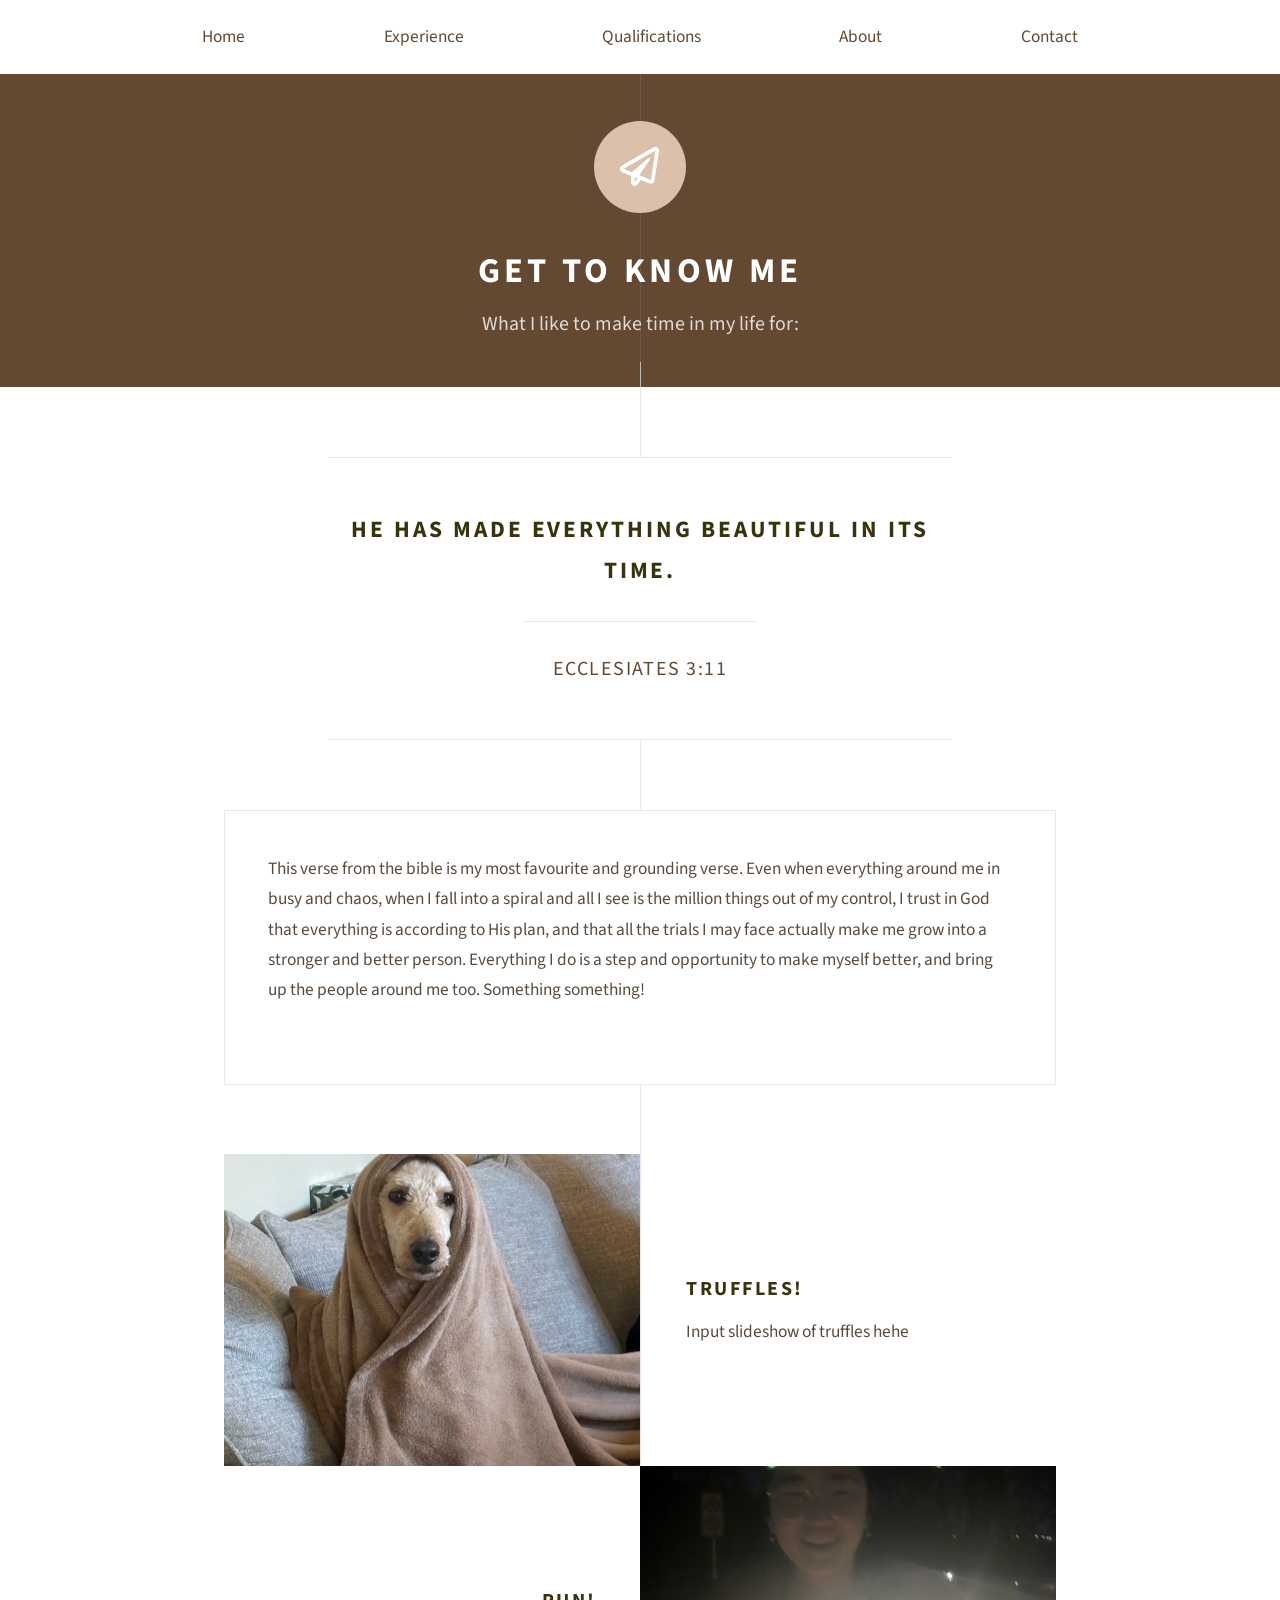
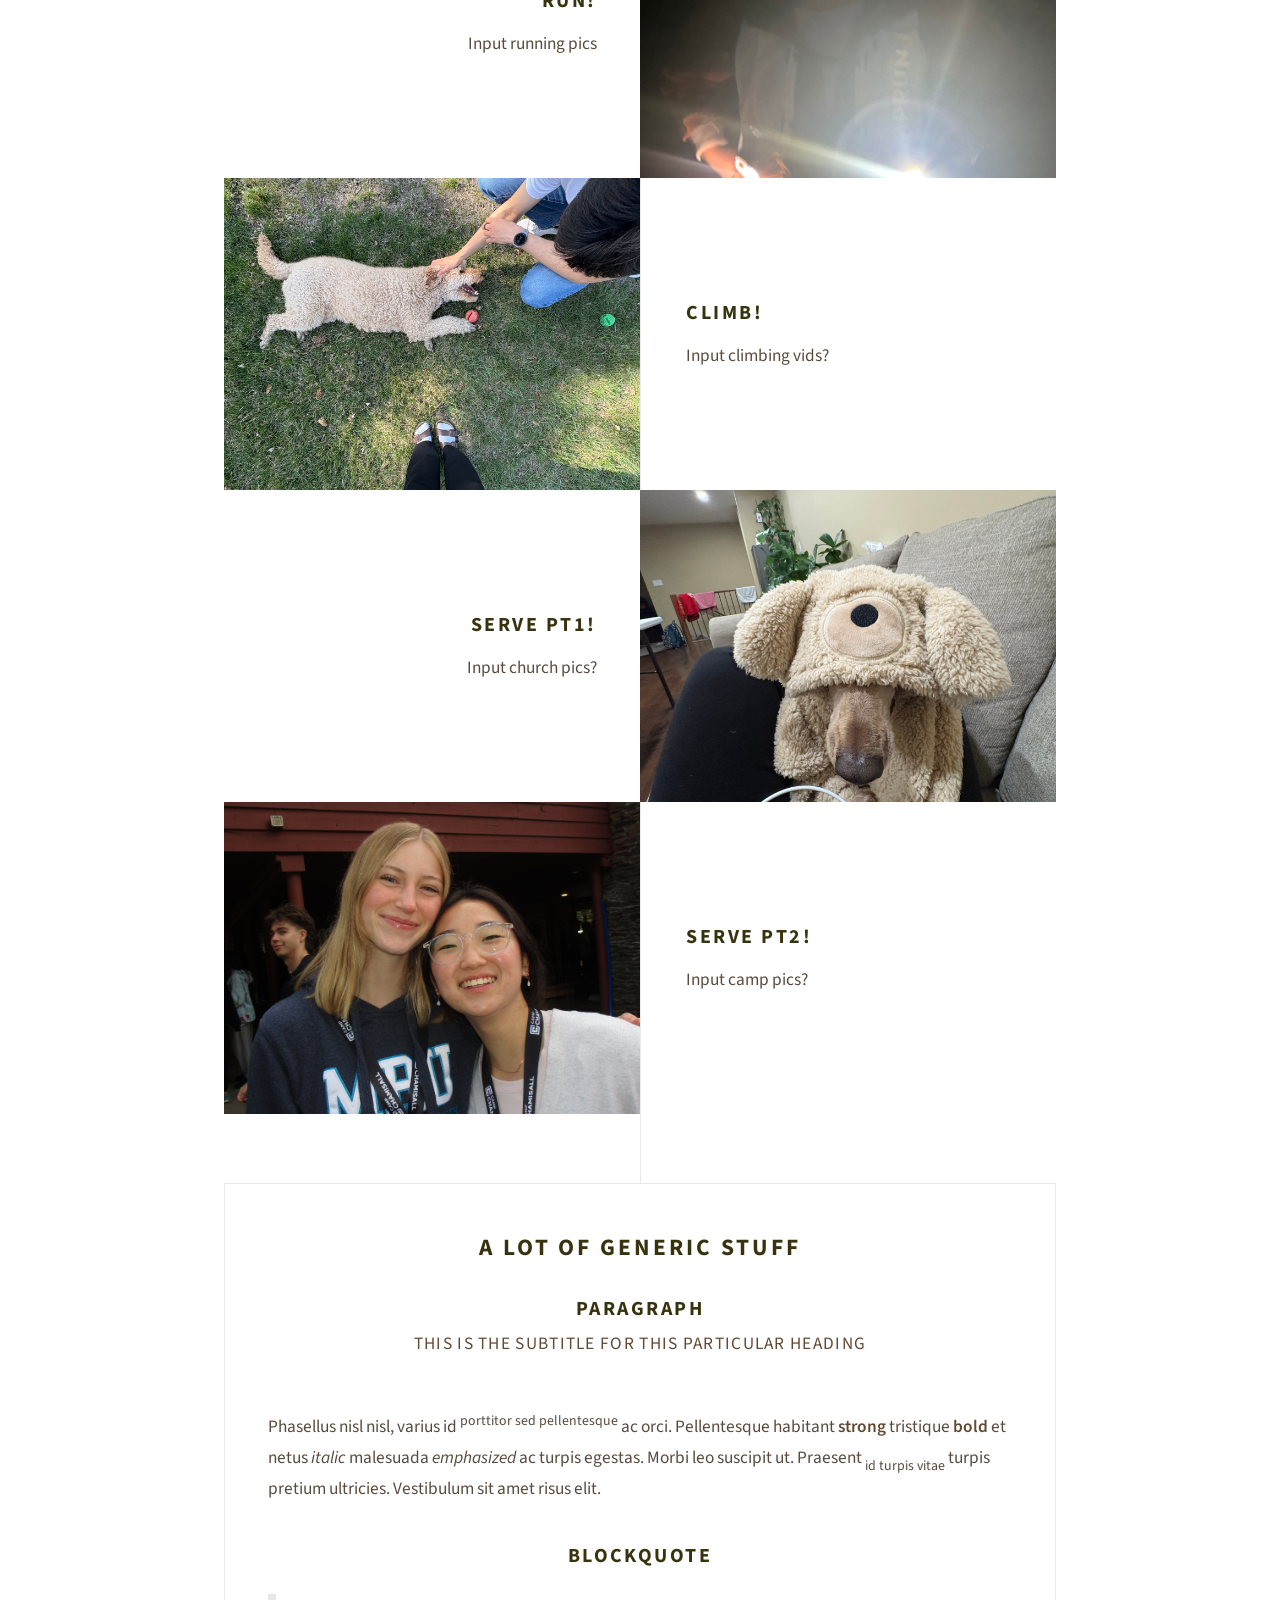
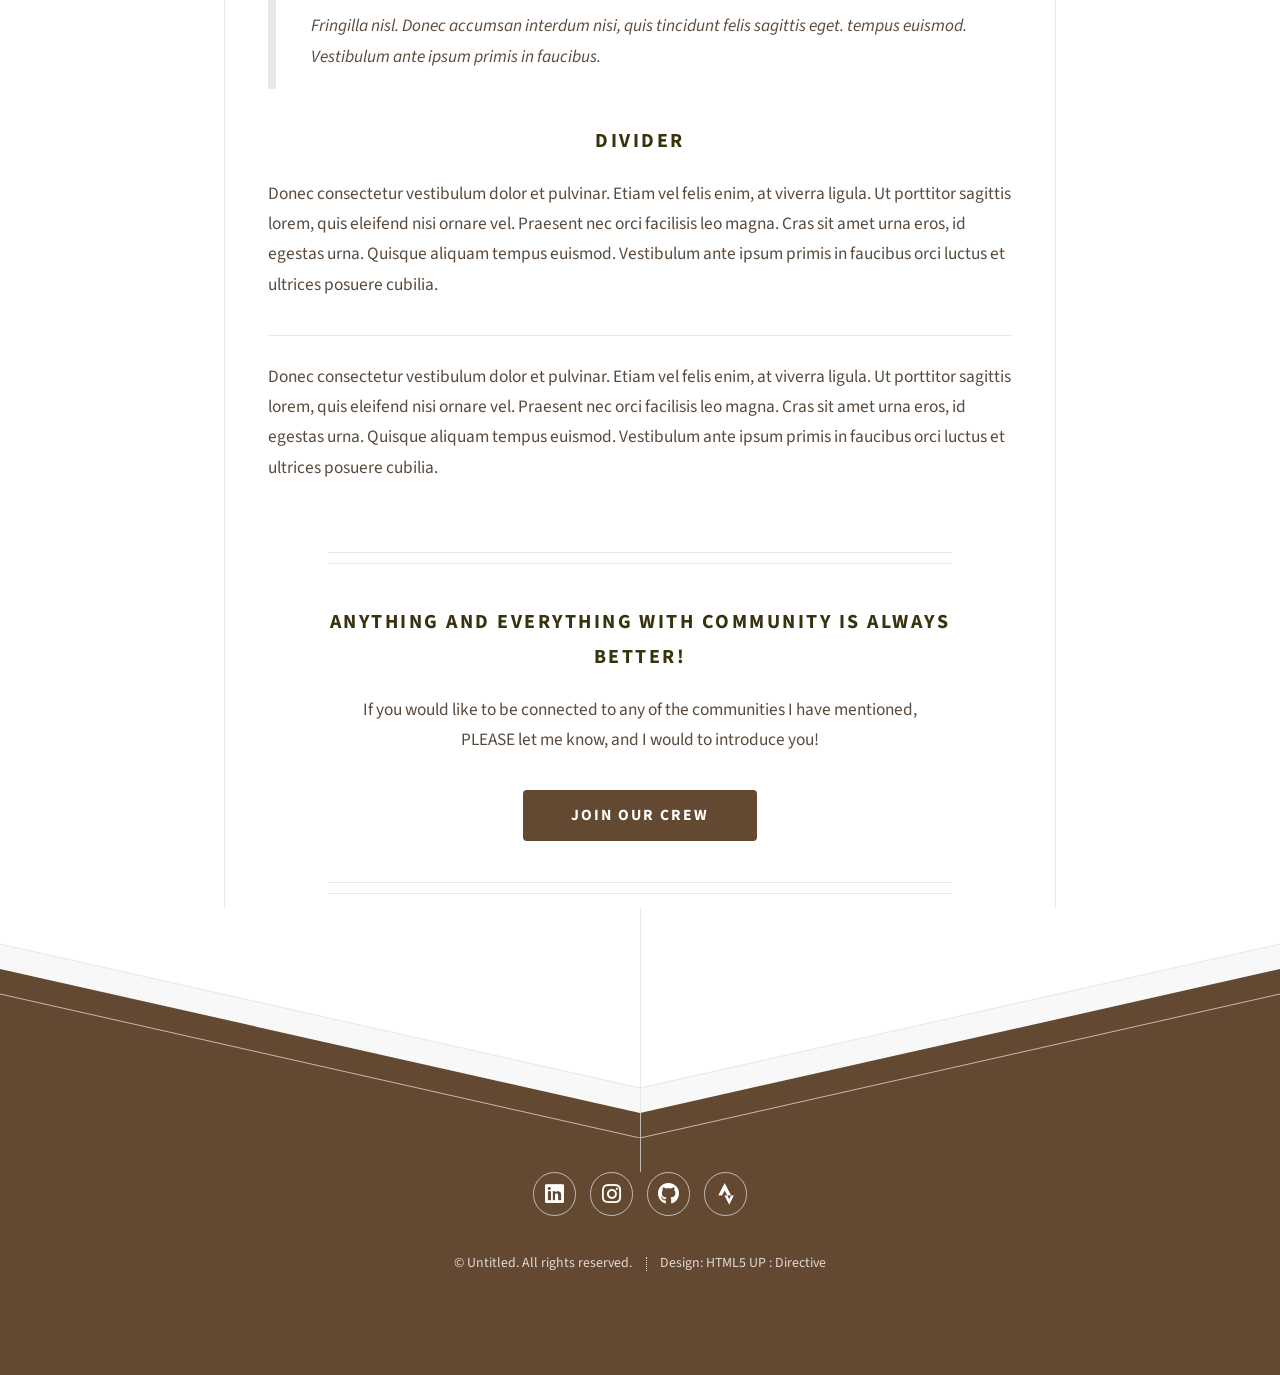
==== commit b80eb023: "add and replace media for slides in aboutme page;" ====
--- a/aboutmepg.html
+++ b/aboutmepg.html
@@ -70,35 +70,35 @@
 
 				<div class="box alt container">
 					<section class="feature left">
-						<img class="image" src="images/pic01.jpg" alt="" />
+						<img class="image" src="./abtme_pg_media/Truffles/Truffles1.jpeg" alt="" />
 						<div class="content">
 							<h3>Truffles!</h3>
 							<p>Input slideshow of truffles hehe</p>
 						</div>
 					</section>
 					<section class="feature right">
-						<img class="image" src="images/pic02.jpg" alt="" />
+						<img class="image" src="./abtme_pg_media/Run/Run1.jpeg" alt="" />
 						<div class="content">
 							<h3>Run!</h3>
 							<p>Input running pics</p>
 						</div>
 					</section>
 					<section class="feature left">
-						<img class="image" src="images/pic03.jpg" alt="" /></a>
+						<img class="image" src="./abtme_pg_media/Truffles/Truffles4.jpeg" alt="" /></a>
 						<div class="content">
 							<h3>Climb!</h3>
 							<p>Input climbing vids?</p>
 						</div>
 					</section>
 					<section class="feature right">
-						<img class="image" src="images/pic02.jpg" alt="" />
+						<img class="image" src="./abtme_pg_media/Truffles/Truffles6.jpeg" alt="" />
 						<div class="content">
 							<h3>Serve pt1!</h3>
 							<p>Input church pics?</p>
 						</div>
 					</section>
 					<section class="feature left">
-						<img class="image" src="images/pic03.jpg" alt="" /></a>
+						<img class="image" src="./abtme_pg_media/Camp/IMG_3133_Original.JPG" alt="" /></a>
 						<div class="content">
 							<h3>Serve pt2!</h3>
 							<p>Input camp pics?</p>
--- a/assets/css/main.css
+++ b/assets/css/main.css
@@ -114,13 +114,12 @@
 		-webkit-transition: color 0.2s ease-in-out, border-bottom-color 0.2s ease-in-out;
 		-ms-transition: color 0.2s ease-in-out, border-bottom-color 0.2s ease-in-out;
 		transition: color 0.2s ease-in-out, border-bottom-color 0.2s ease-in-out;
-		border-bottom: dotted 1px;
 		color: #634832;
 		text-decoration: none;
 	}
 
 		a:hover {
-			border-bottom-color: transparent;
+			border-bottom: solid #634832;
 		}
 
 	strong, b {
@@ -2639,6 +2638,7 @@
 
 		.feature .image {
 			display: inline-block;
+			object-fit: cover;
 			height: 100%;
 			overflow: hidden;
 			position: relative;
@@ -3233,7 +3233,7 @@
 		/* Main */
 
 			#main {
-				padding: 2em 0 2em 0;
+				padding: 0 0 0 0;
 			}
 
 	}
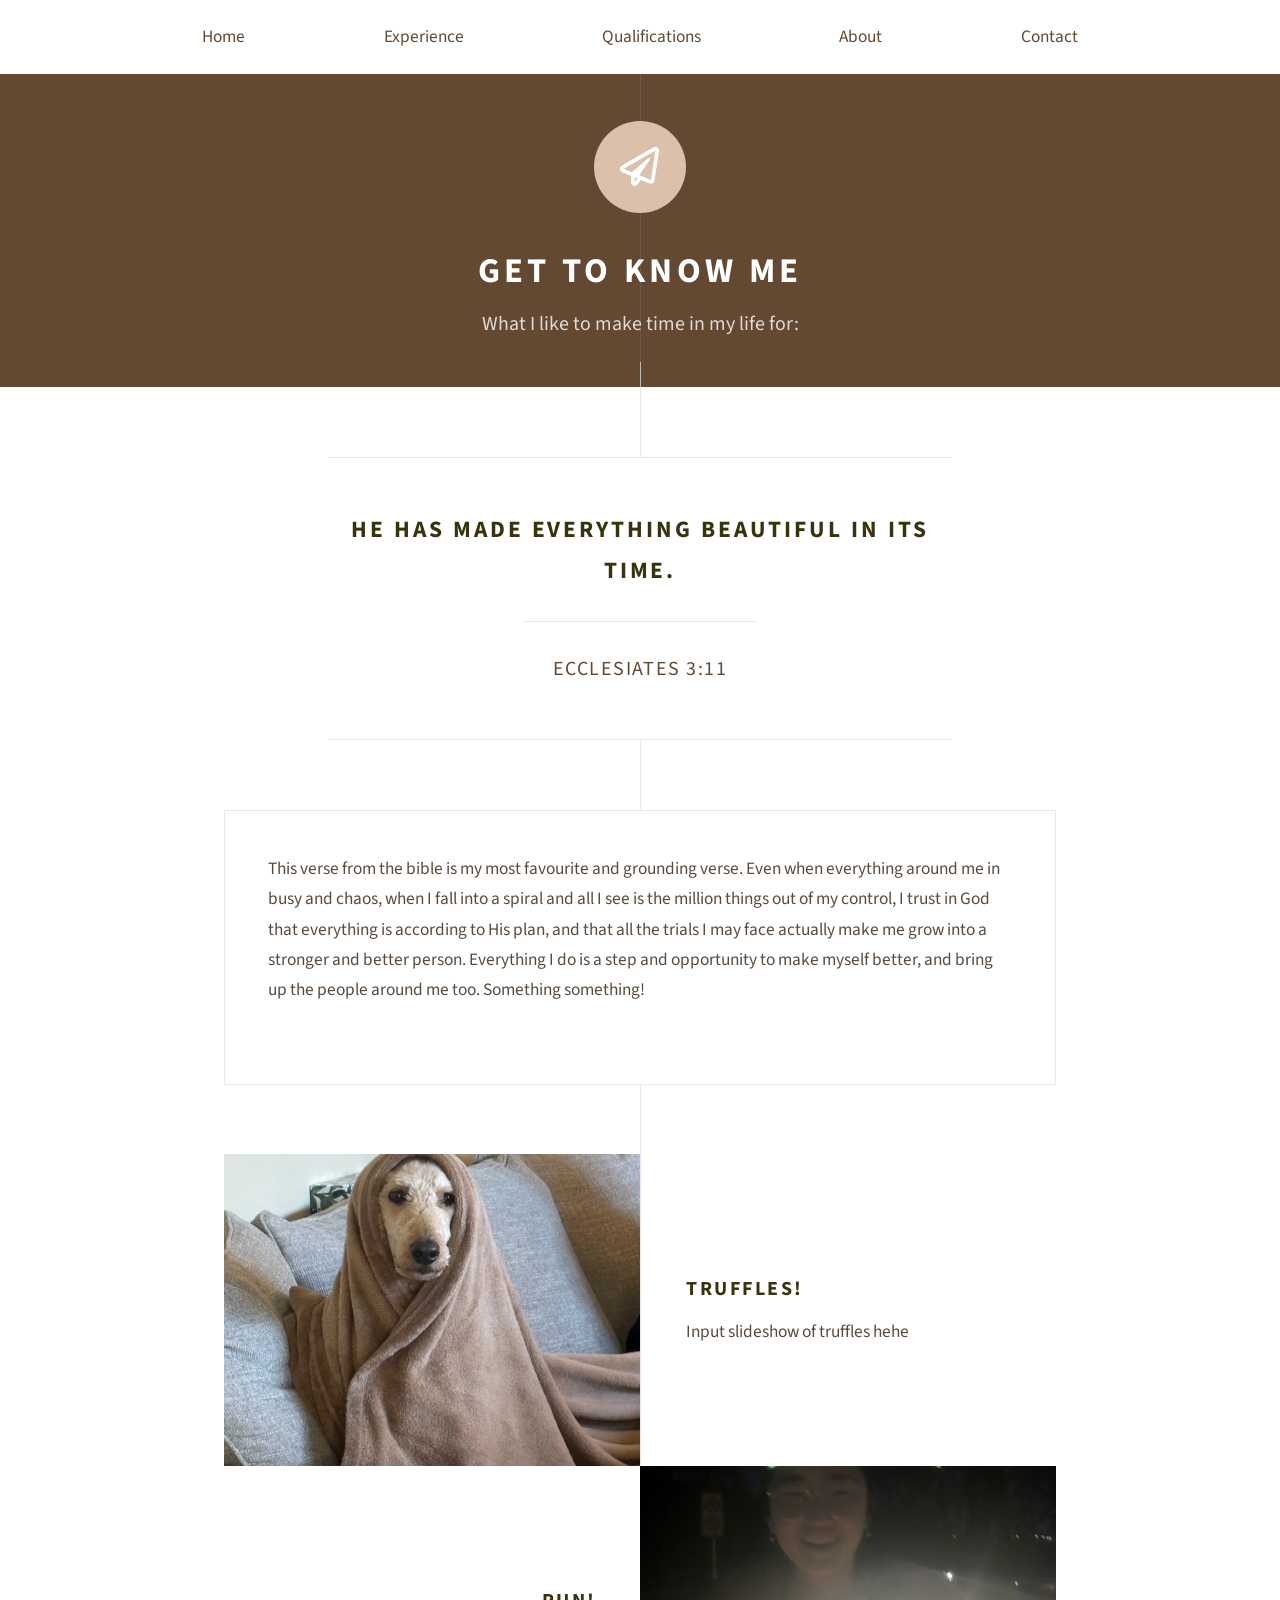
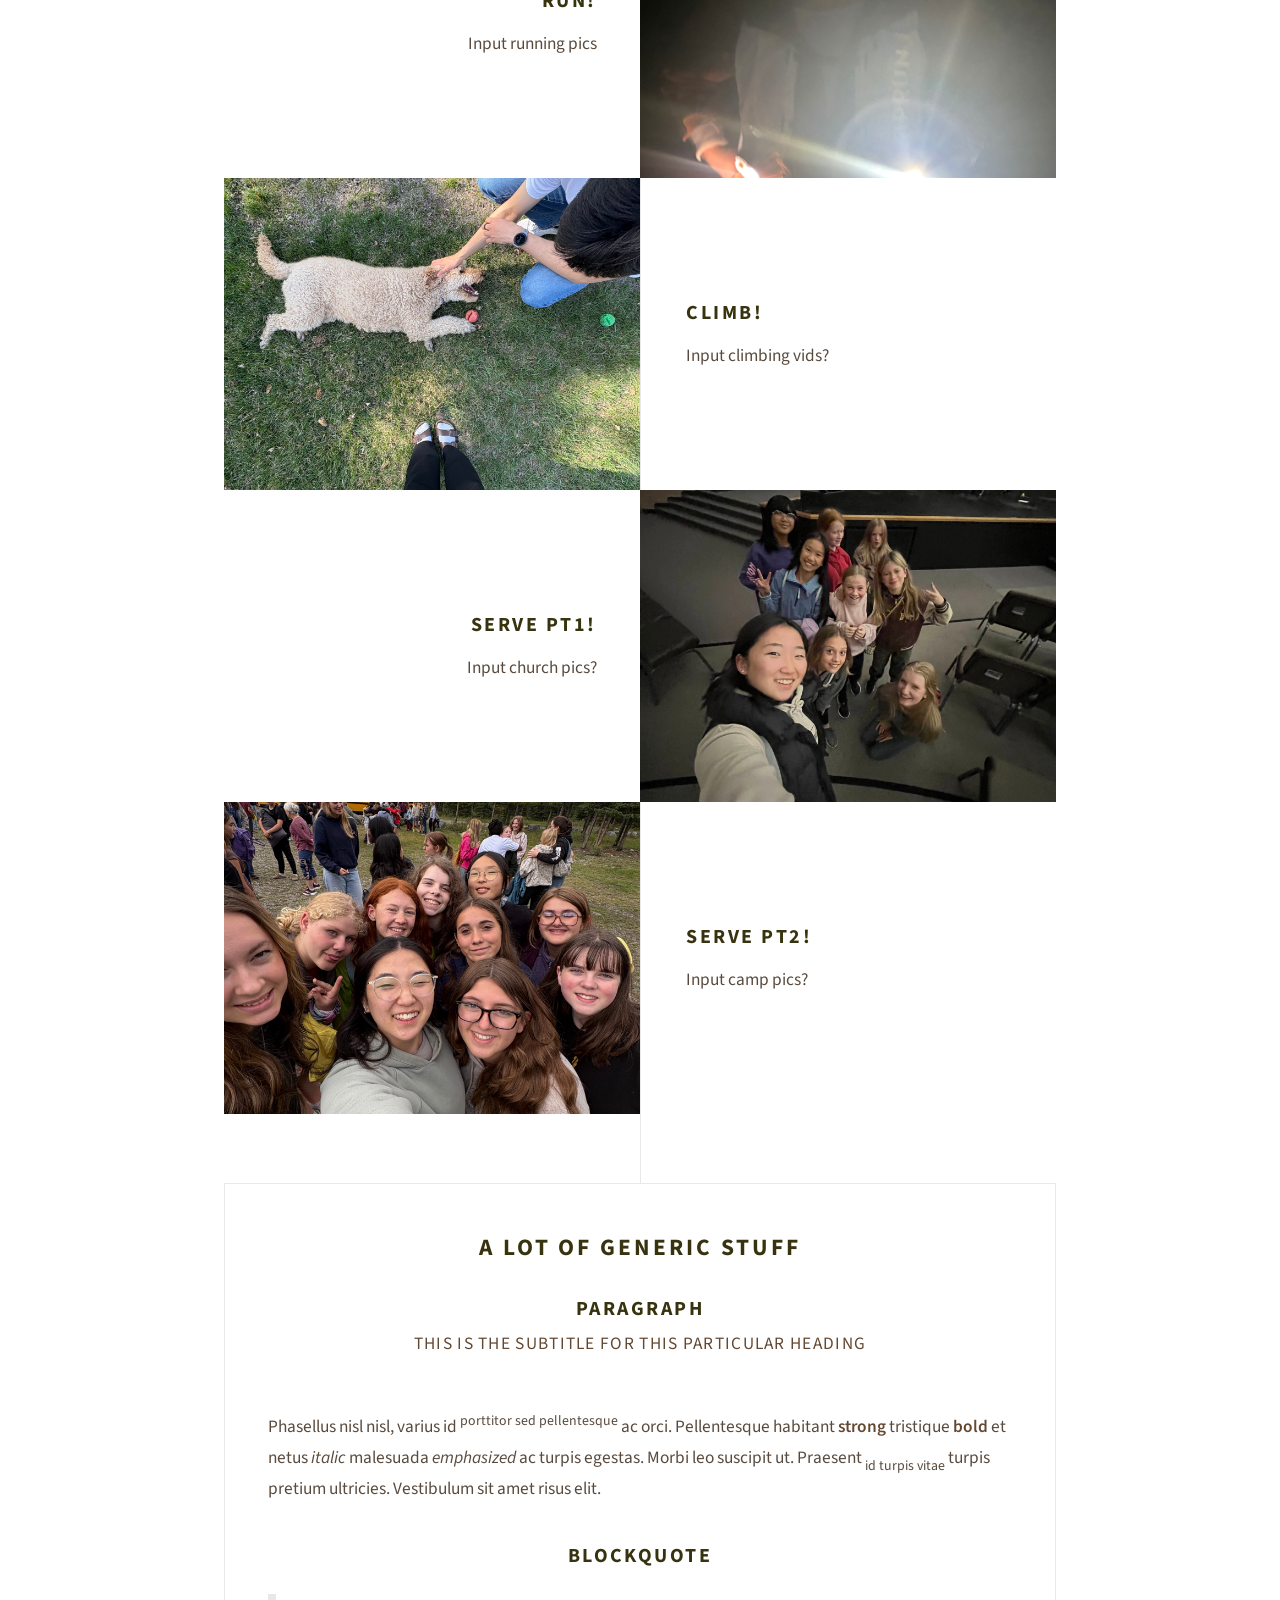
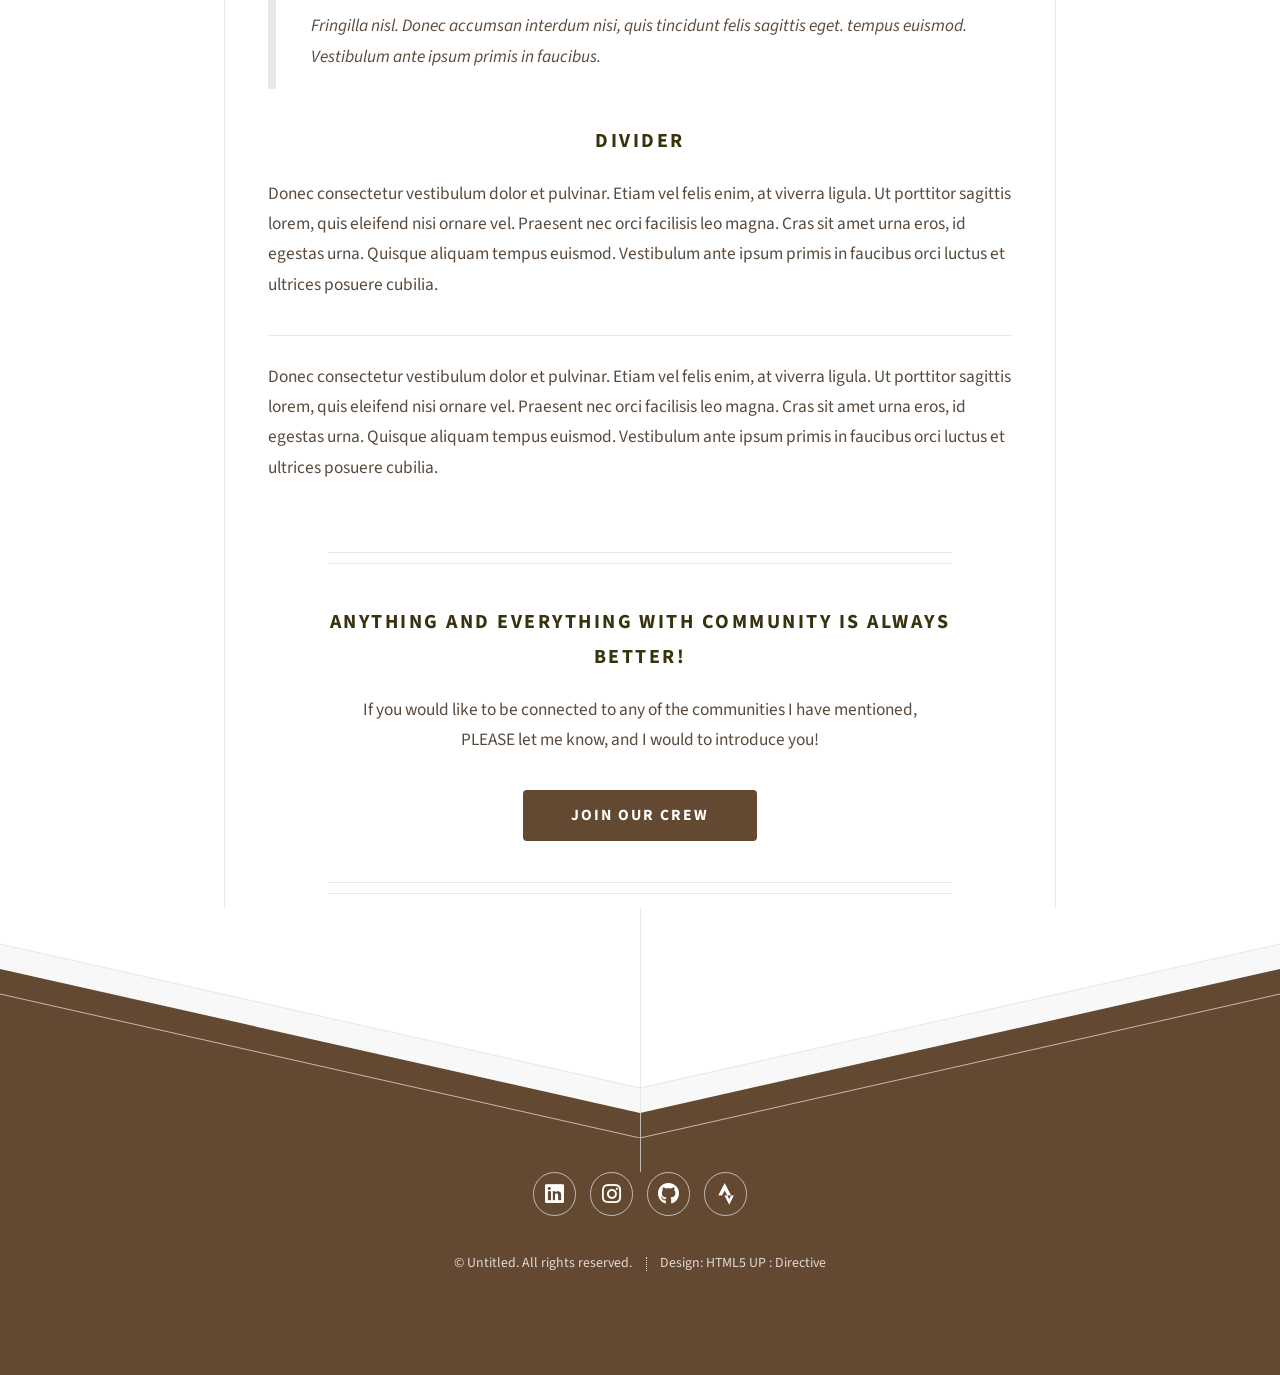
==== commit ab09a768: "add slideshow for all image categories;" ====
--- a/aboutmepg.html
+++ b/aboutmepg.html
@@ -70,35 +70,35 @@
 
 				<div class="box alt container">
 					<section class="feature left">
-						<img class="image" src="./abtme_pg_media/Truffles/Truffles1.jpeg" alt="" />
+						<img id="Truffles-image" class="image" src="./abtme_pg_media/Truffles/Truffles1.jpeg" alt="" />
 						<div class="content">
 							<h3>Truffles!</h3>
 							<p>Input slideshow of truffles hehe</p>
 						</div>
 					</section>
 					<section class="feature right">
-						<img class="image" src="./abtme_pg_media/Run/Run1.jpeg" alt="" />
+						<img id="Run-image" class="image" src="./abtme_pg_media/Run/Run1.jpeg" alt="" />
 						<div class="content">
 							<h3>Run!</h3>
 							<p>Input running pics</p>
 						</div>
 					</section>
 					<section class="feature left">
-						<img class="image" src="./abtme_pg_media/Truffles/Truffles4.jpeg" alt="" /></a>
+						<img id="Climb-image" class="image" src="./abtme_pg_media/Truffles/Truffles4.jpeg" alt="" /></a>
 						<div class="content">
 							<h3>Climb!</h3>
 							<p>Input climbing vids?</p>
 						</div>
 					</section>
 					<section class="feature right">
-						<img class="image" src="./abtme_pg_media/Truffles/Truffles6.jpeg" alt="" />
+						<img id="Youth-image" class="image" src="./abtme_pg_media/Youth/Youth1.jpg" alt="" />
 						<div class="content">
 							<h3>Serve pt1!</h3>
 							<p>Input church pics?</p>
 						</div>
 					</section>
 					<section class="feature left">
-						<img class="image" src="./abtme_pg_media/Camp/IMG_3133_Original.JPG" alt="" /></a>
+						<img id="Camp-image" class="image" src="./abtme_pg_media/Camp/Camp1.JPG" alt="" /></a>
 						<div class="content">
 							<h3>Serve pt2!</h3>
 							<p>Input camp pics?</p>
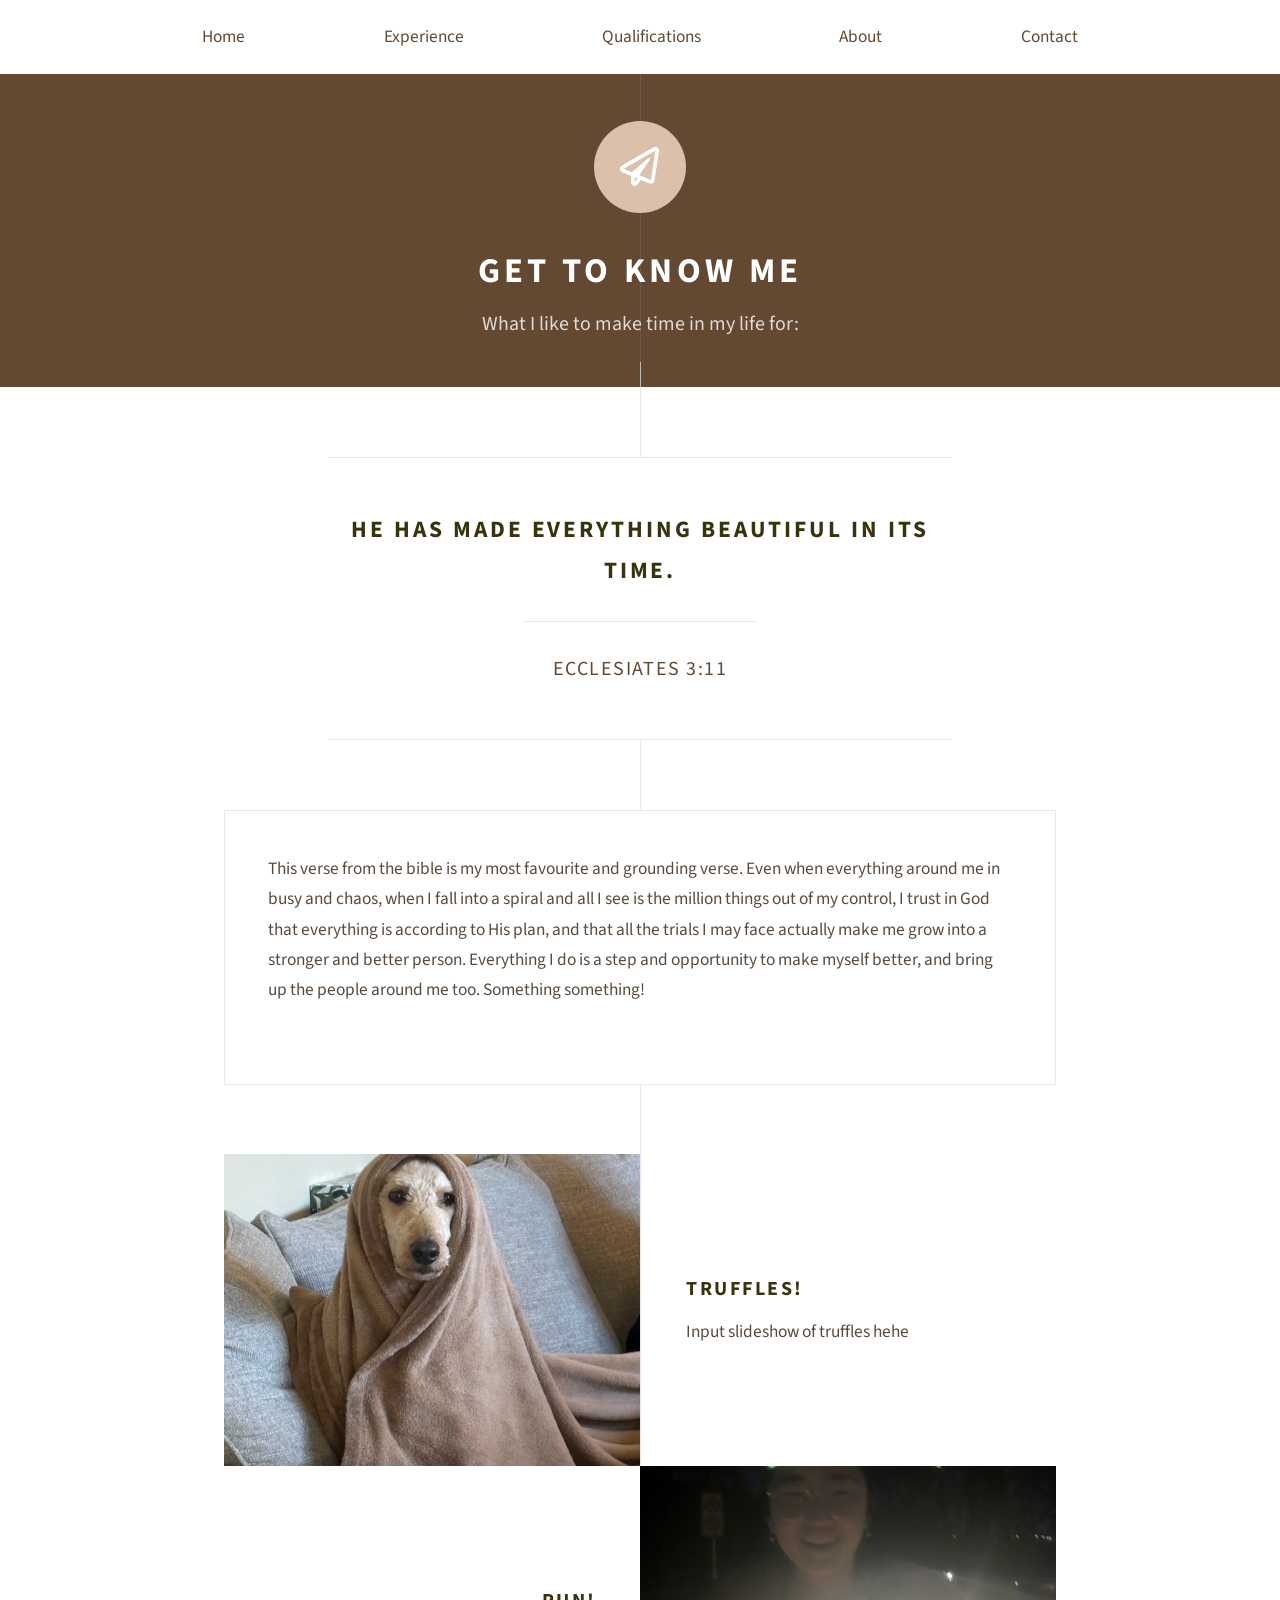
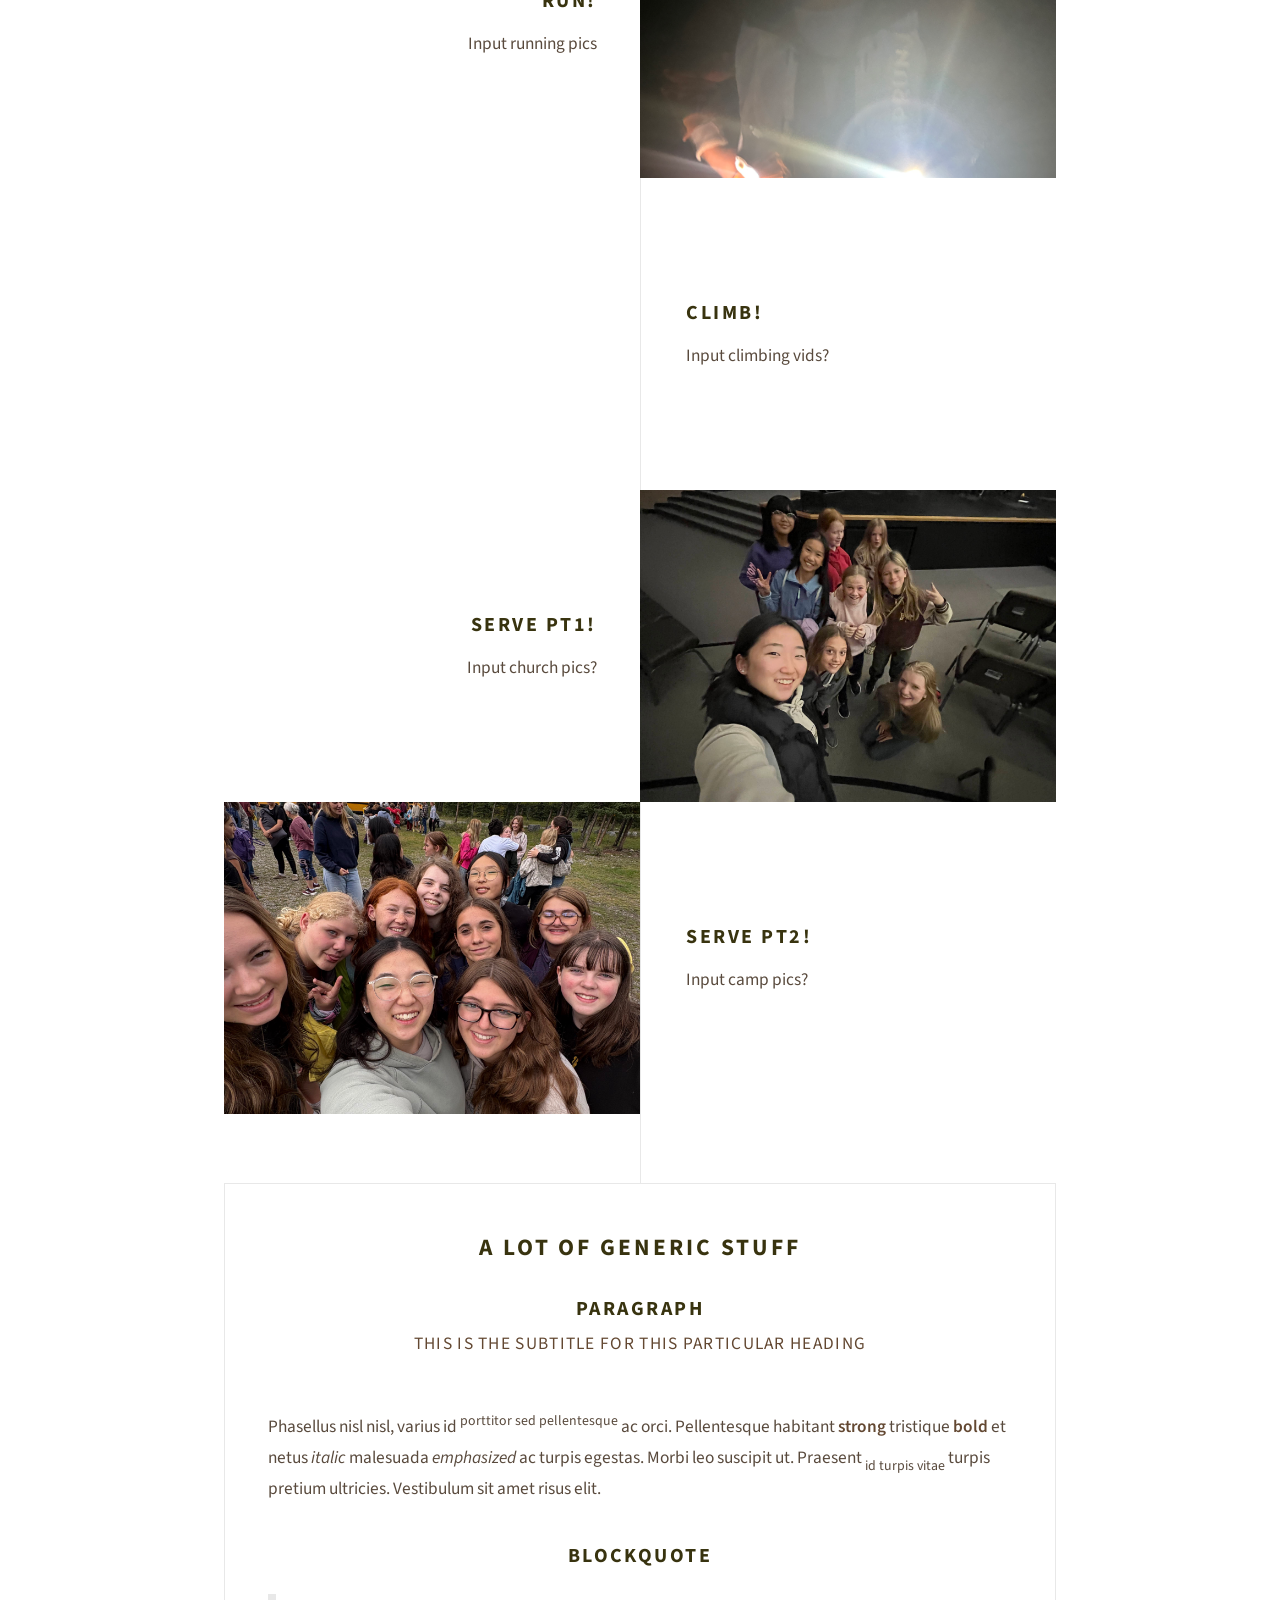
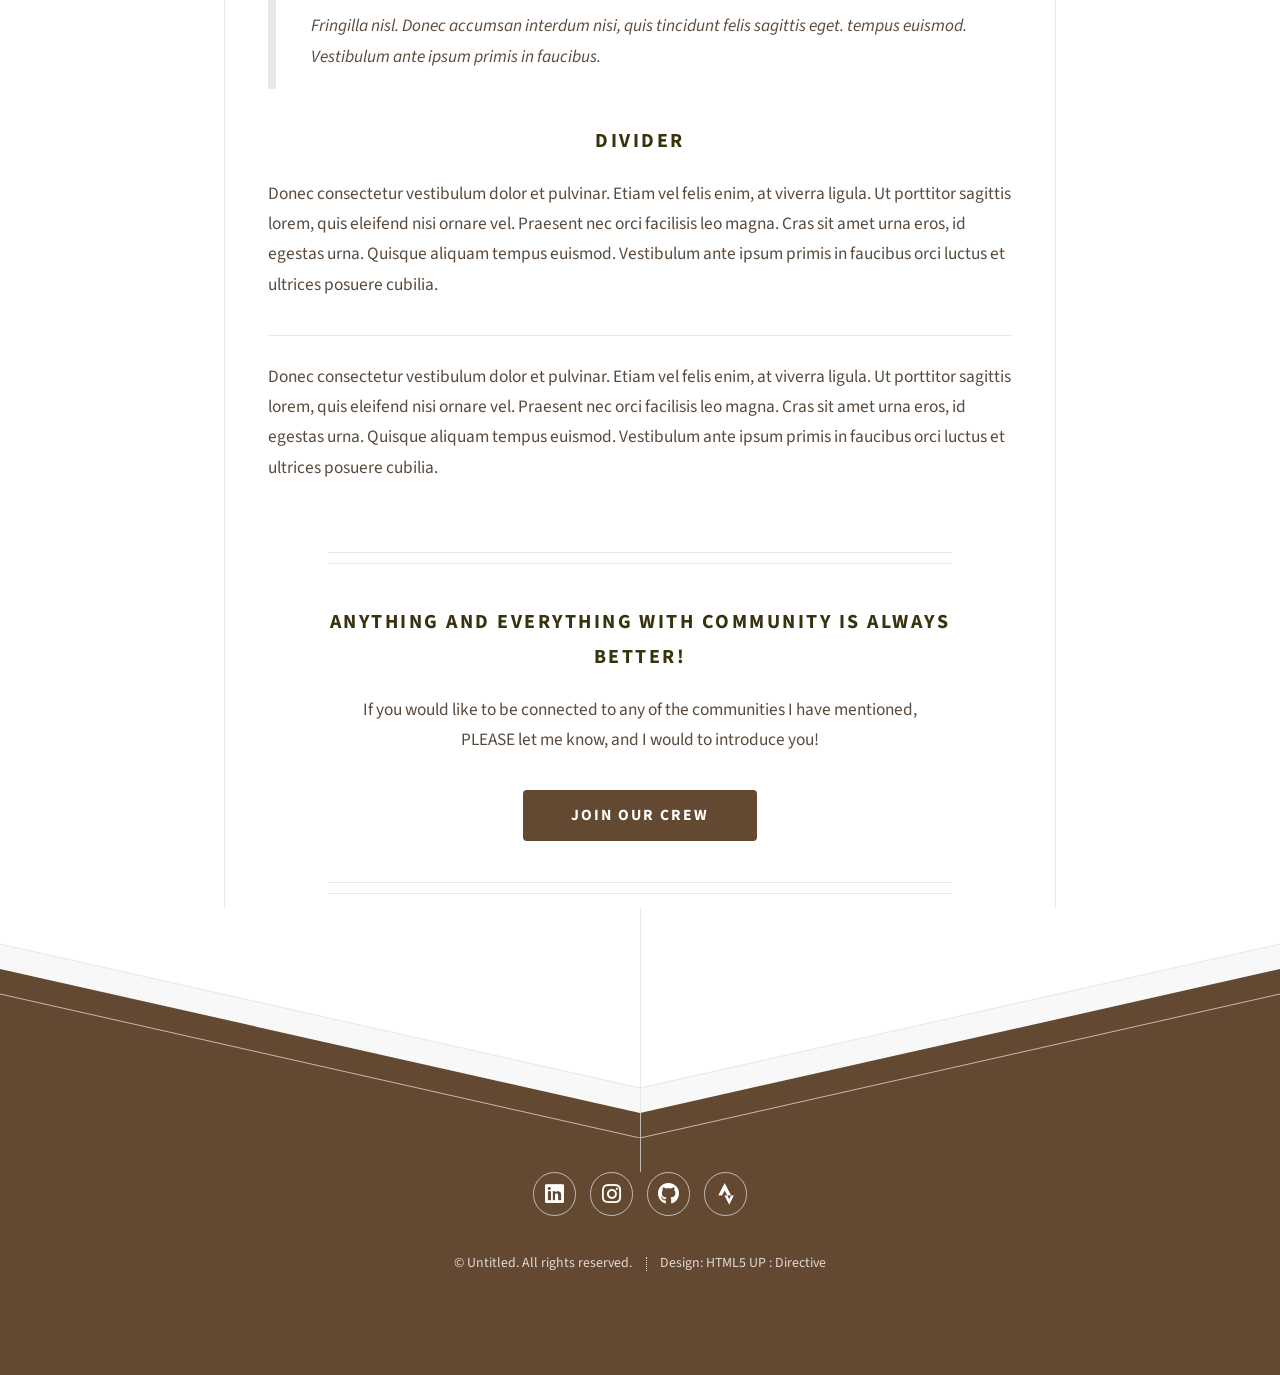
==== commit 53659dc1: "crop and speed up climbing videos; rename videos; set css video framing; set up js video transitions" ====
--- a/aboutmepg.html
+++ b/aboutmepg.html
@@ -84,7 +84,9 @@
 						</div>
 					</section>
 					<section class="feature left">
-						<img id="Climb-image" class="image" src="./abtme_pg_media/Truffles/Truffles4.jpeg" alt="" /></a>
+						<video id="Climb-video" class="image" autoplay muted>
+							<source src="./abtme_pg_media/Climb/Climb1.mp4" type="video/mp4" />
+						</video> 
 						<div class="content">
 							<h3>Climb!</h3>
 							<p>Input climbing vids?</p>
--- a/assets/css/main.css
+++ b/assets/css/main.css
@@ -2713,6 +2713,13 @@
 			padding-top: 0;
 		}
 
+
+/* VIDEO */
+
+	.feature video {
+		object-position: 0 30%;
+	}
+
 /* Header */
 
 	#header {
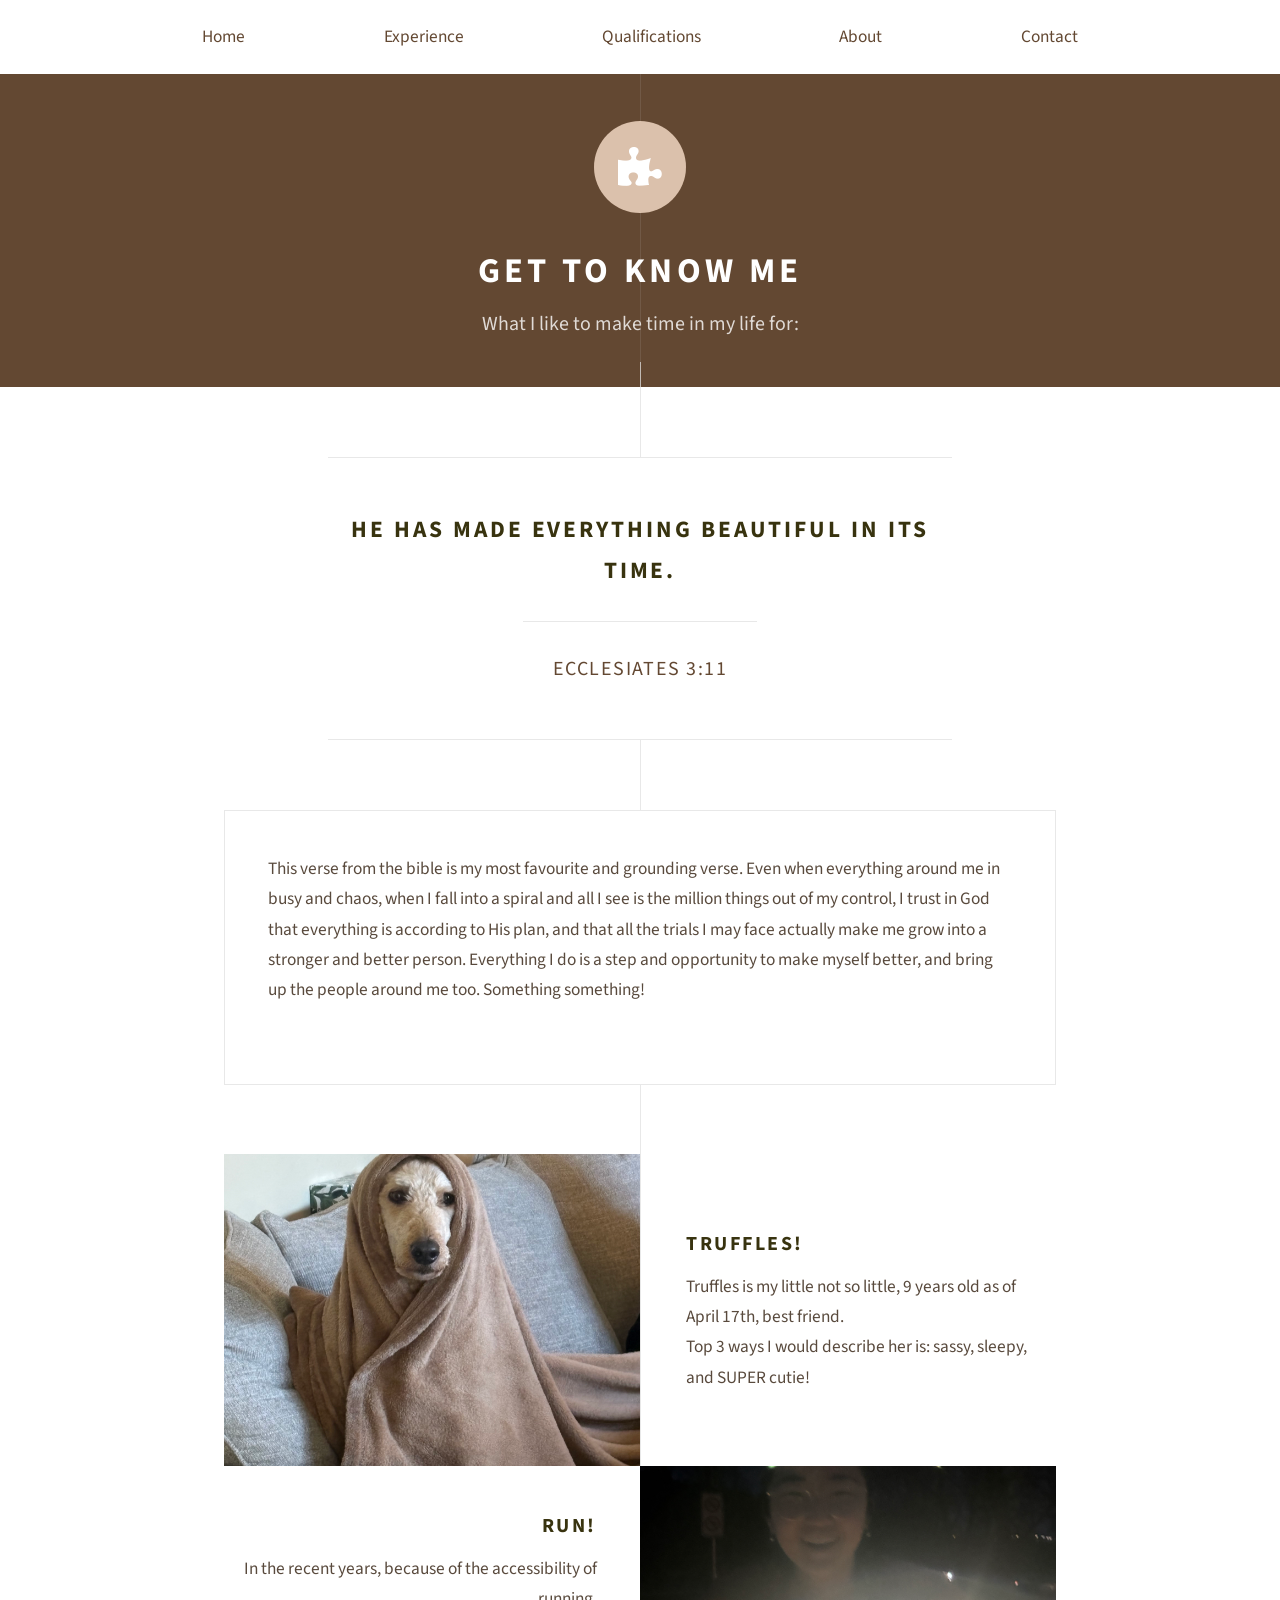
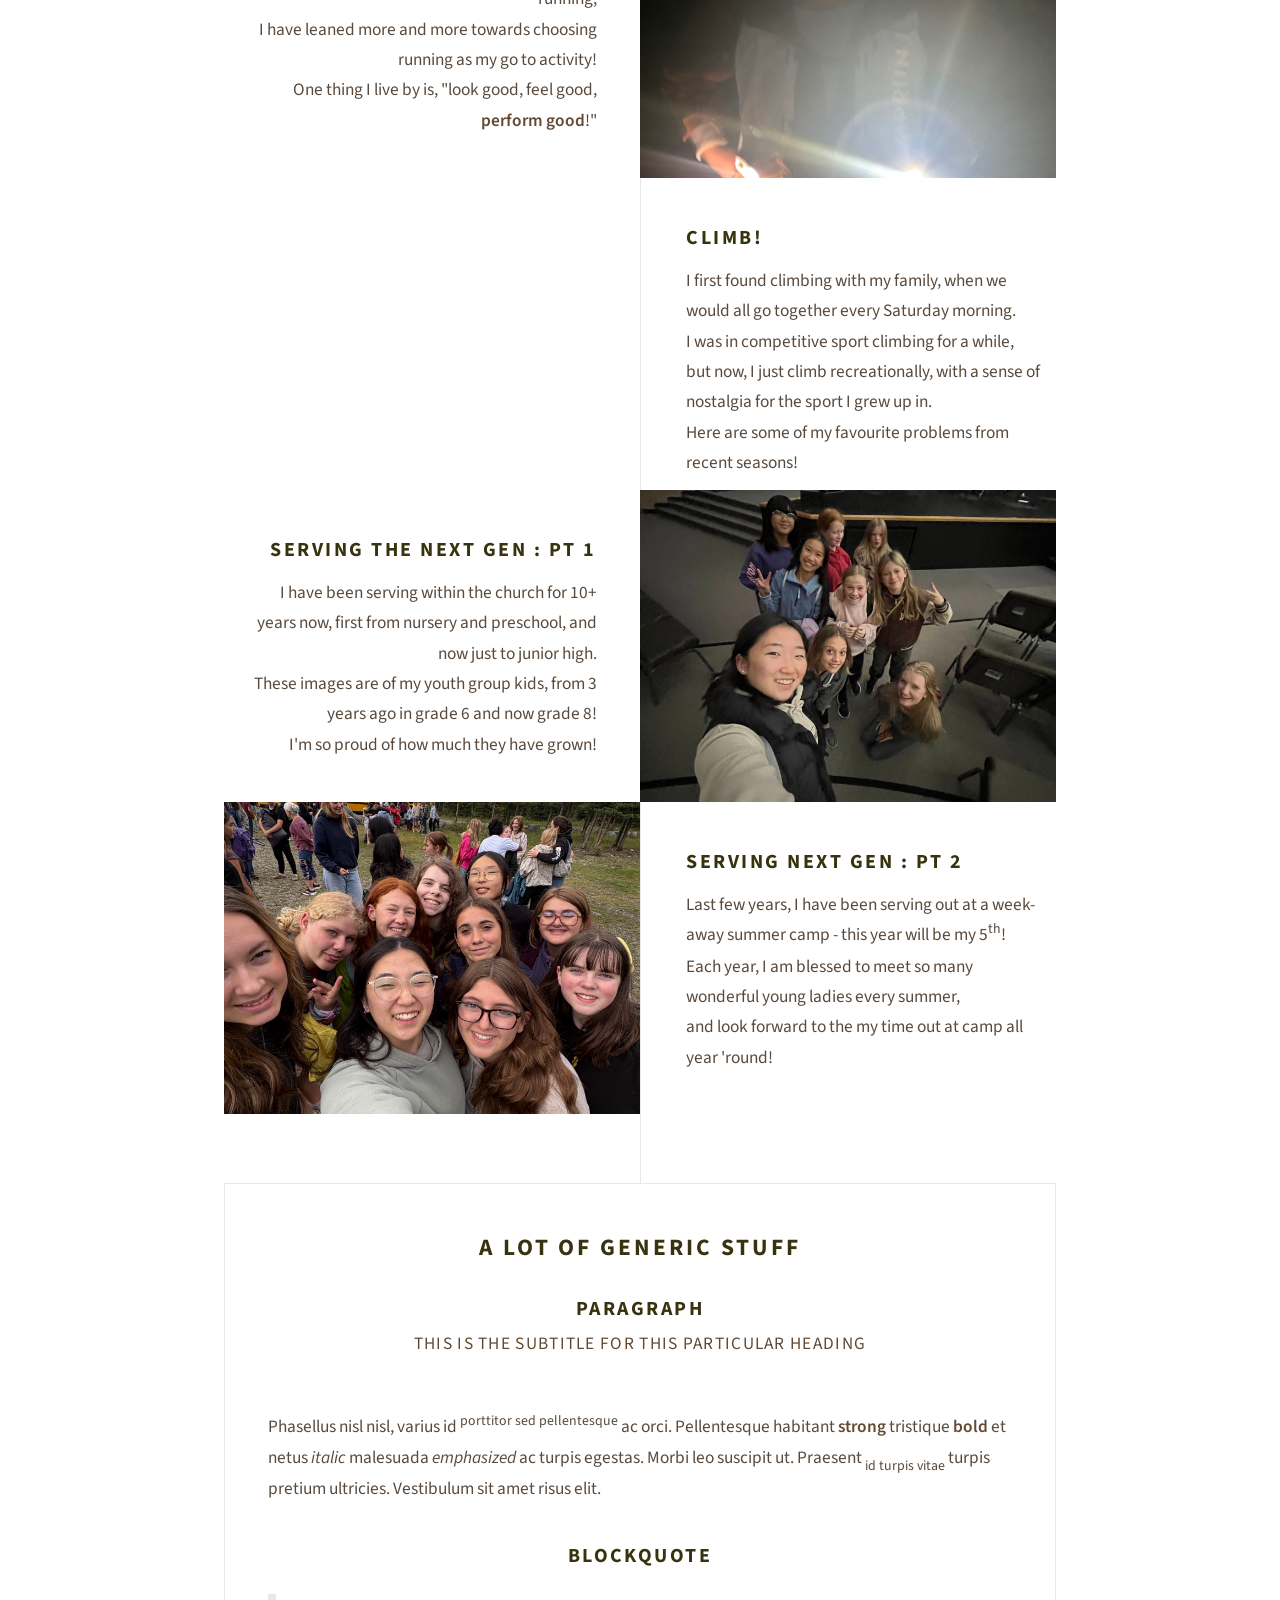
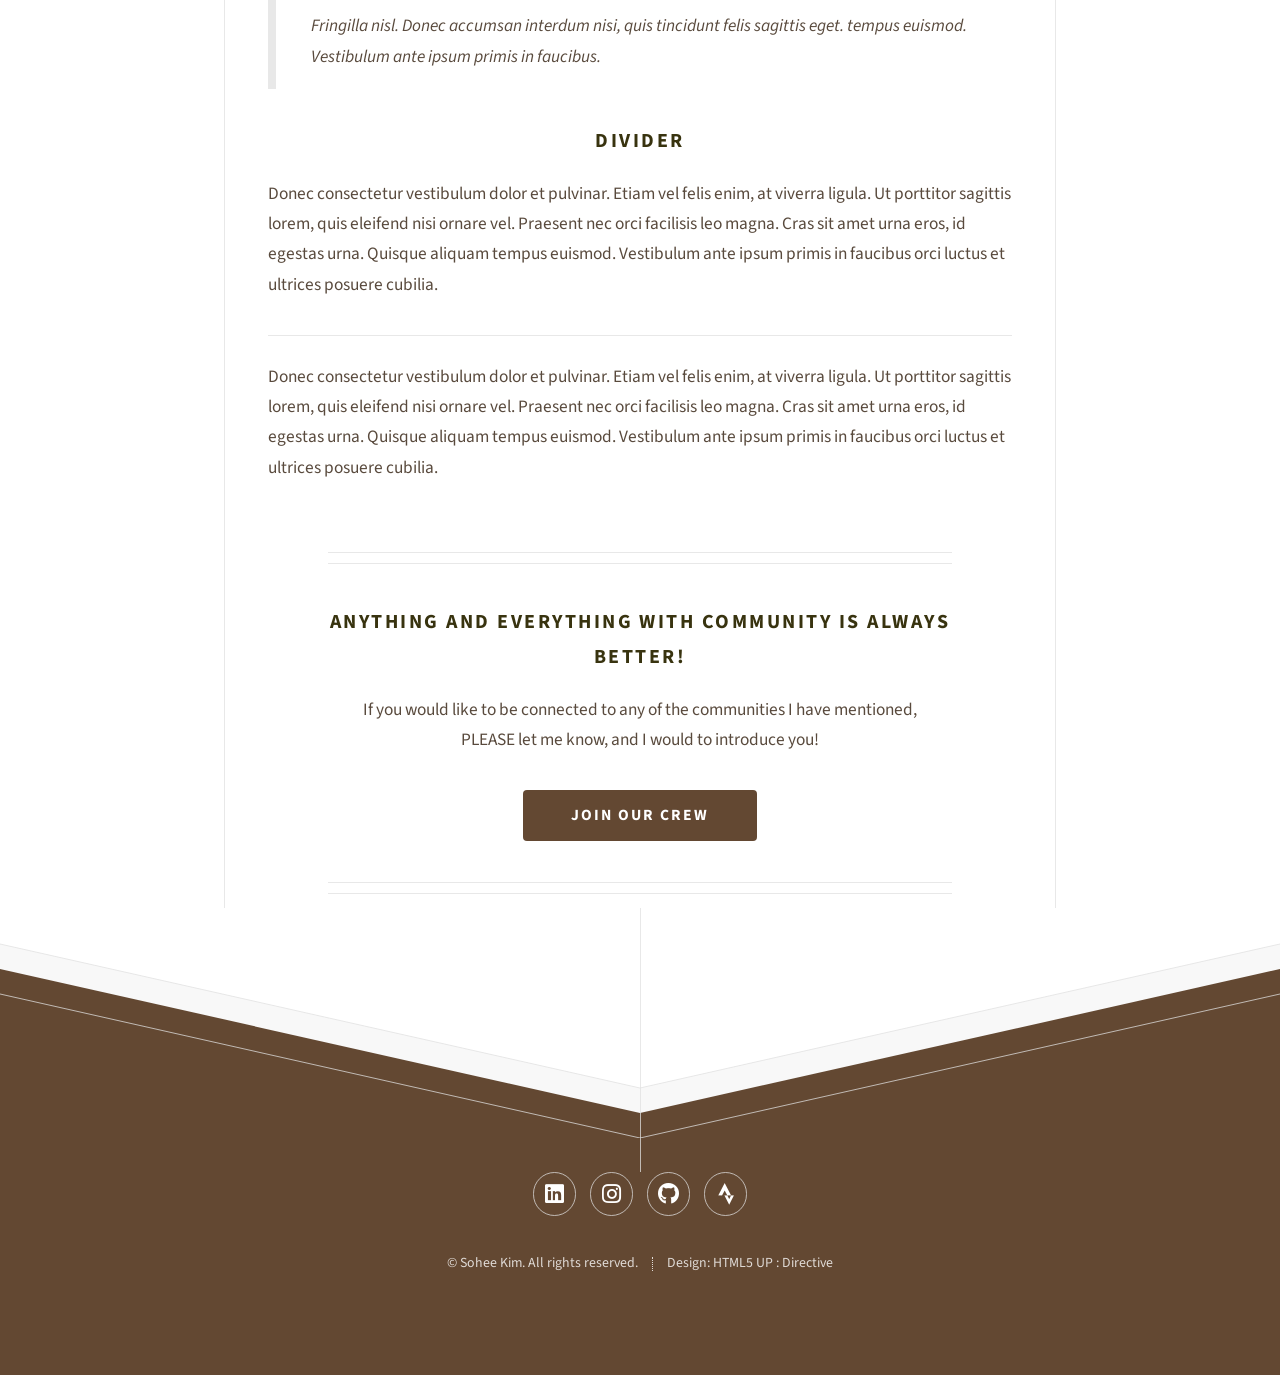
==== commit 6c162cc9: "input feature slideshow descriptions; input easter egg; edit page icon to match main page;" ====
--- a/aboutmepg.html
+++ b/aboutmepg.html
@@ -44,7 +44,7 @@
 
 		<!-- Header -->
 			<div id="header" class="subpage">
-				<span class="logo icon fa-paper-plane"></span>
+				<span class="logo icon solid fa-puzzle-piece"></span>
 				<h1>Get to know me</h1>
 				<p>What I like to make time in my life for:</p>
 			</div>
@@ -73,14 +73,17 @@
 						<img id="Truffles-image" class="image" src="./abtme_pg_media/Truffles/Truffles1.jpeg" alt="" />
 						<div class="content">
 							<h3>Truffles!</h3>
-							<p>Input slideshow of truffles hehe</p>
+							<p>Truffles is my little not so little, 9 years old as of April 17th, best friend. 
+							<br>Top 3 ways I would describe her is: sassy, sleepy, and SUPER cutie!</p>
 						</div>
 					</section>
 					<section class="feature right">
 						<img id="Run-image" class="image" src="./abtme_pg_media/Run/Run1.jpeg" alt="" />
 						<div class="content">
 							<h3>Run!</h3>
-							<p>Input running pics</p>
+							<p>In the recent years, because of the accessibility of running, 
+							<br>I have leaned more and more towards choosing running as my go to activity! 
+							<br>One thing I live by is, "look good, feel good, <strong>perform good</strong>!"</p>
 						</div>
 					</section>
 					<section class="feature left">
@@ -89,21 +92,31 @@
 						</video> 
 						<div class="content">
 							<h3>Climb!</h3>
-							<p>Input climbing vids?</p>
+							<p>I first found climbing with my family, when we would all go together every Saturday morning.
+							<br>I was in competitive sport climbing for a while, 
+							<br>but now, I just climb recreationally, with a sense of nostalgia for the sport I grew up in. 
+							<br>Here are some of my favourite problems from recent seasons!
+							</p>
 						</div>
 					</section>
 					<section class="feature right">
 						<img id="Youth-image" class="image" src="./abtme_pg_media/Youth/Youth1.jpg" alt="" />
 						<div class="content">
-							<h3>Serve pt1!</h3>
-							<p>Input church pics?</p>
+							<h3>Serving the Next Gen : pt 1</h3>
+							<p>I have been serving within the church for 10+ years now, first from nursery and preschool, and now just to junior high.
+							<br>These images are of my youth group kids, from 3 years ago in grade 6 and now grade 8!
+							<br>I'm so proud of how much they have grown!
+							</p>
 						</div>
 					</section>
 					<section class="feature left">
 						<img id="Camp-image" class="image" src="./abtme_pg_media/Camp/Camp1.JPG" alt="" /></a>
 						<div class="content">
-							<h3>Serve pt2!</h3>
-							<p>Input camp pics?</p>
+							<h3>Serving Next Gen : pt 2</h3>
+							<p>Last few years, I have been serving out at a week-away summer camp - this year will be my 5<sup>th</sup>!
+							<br>Each year, I am blessed to meet so many wonderful young ladies every summer,
+							<br>and look forward to the my time out at camp all year 'round!
+							</p>
 						</div>
 					</section>
 				</div>
@@ -170,7 +183,7 @@
 					</ul>
 
 					<ul class="copyright">
-						<li>&copy; Untitled. All rights reserved.</li><li>Design: <a href="http://html5up.net">HTML5 UP : Directive</a></li>
+						<li>&copy; Sohee Kim. All rights reserved.</li><li>Design: <a href="http://html5up.net">HTML5 UP : Directive</a></li>
 					</ul>
 
 				</div>
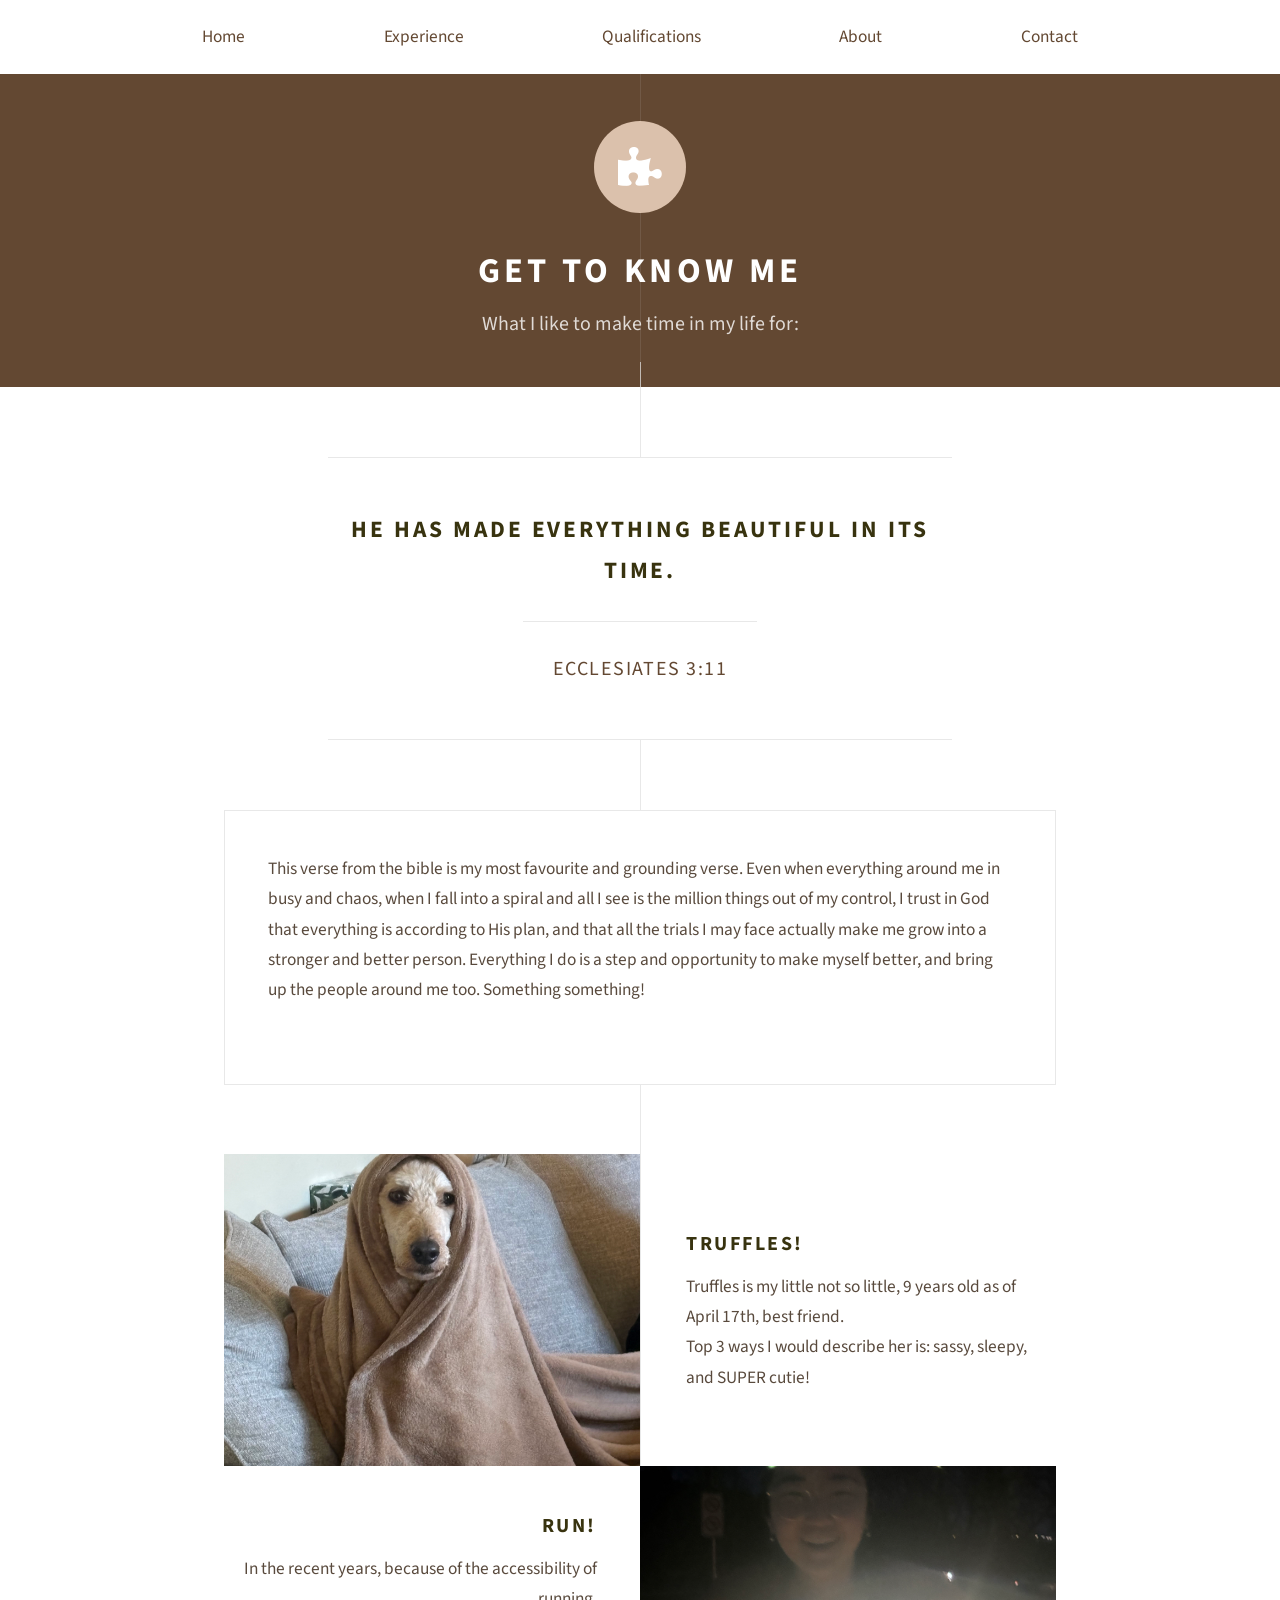
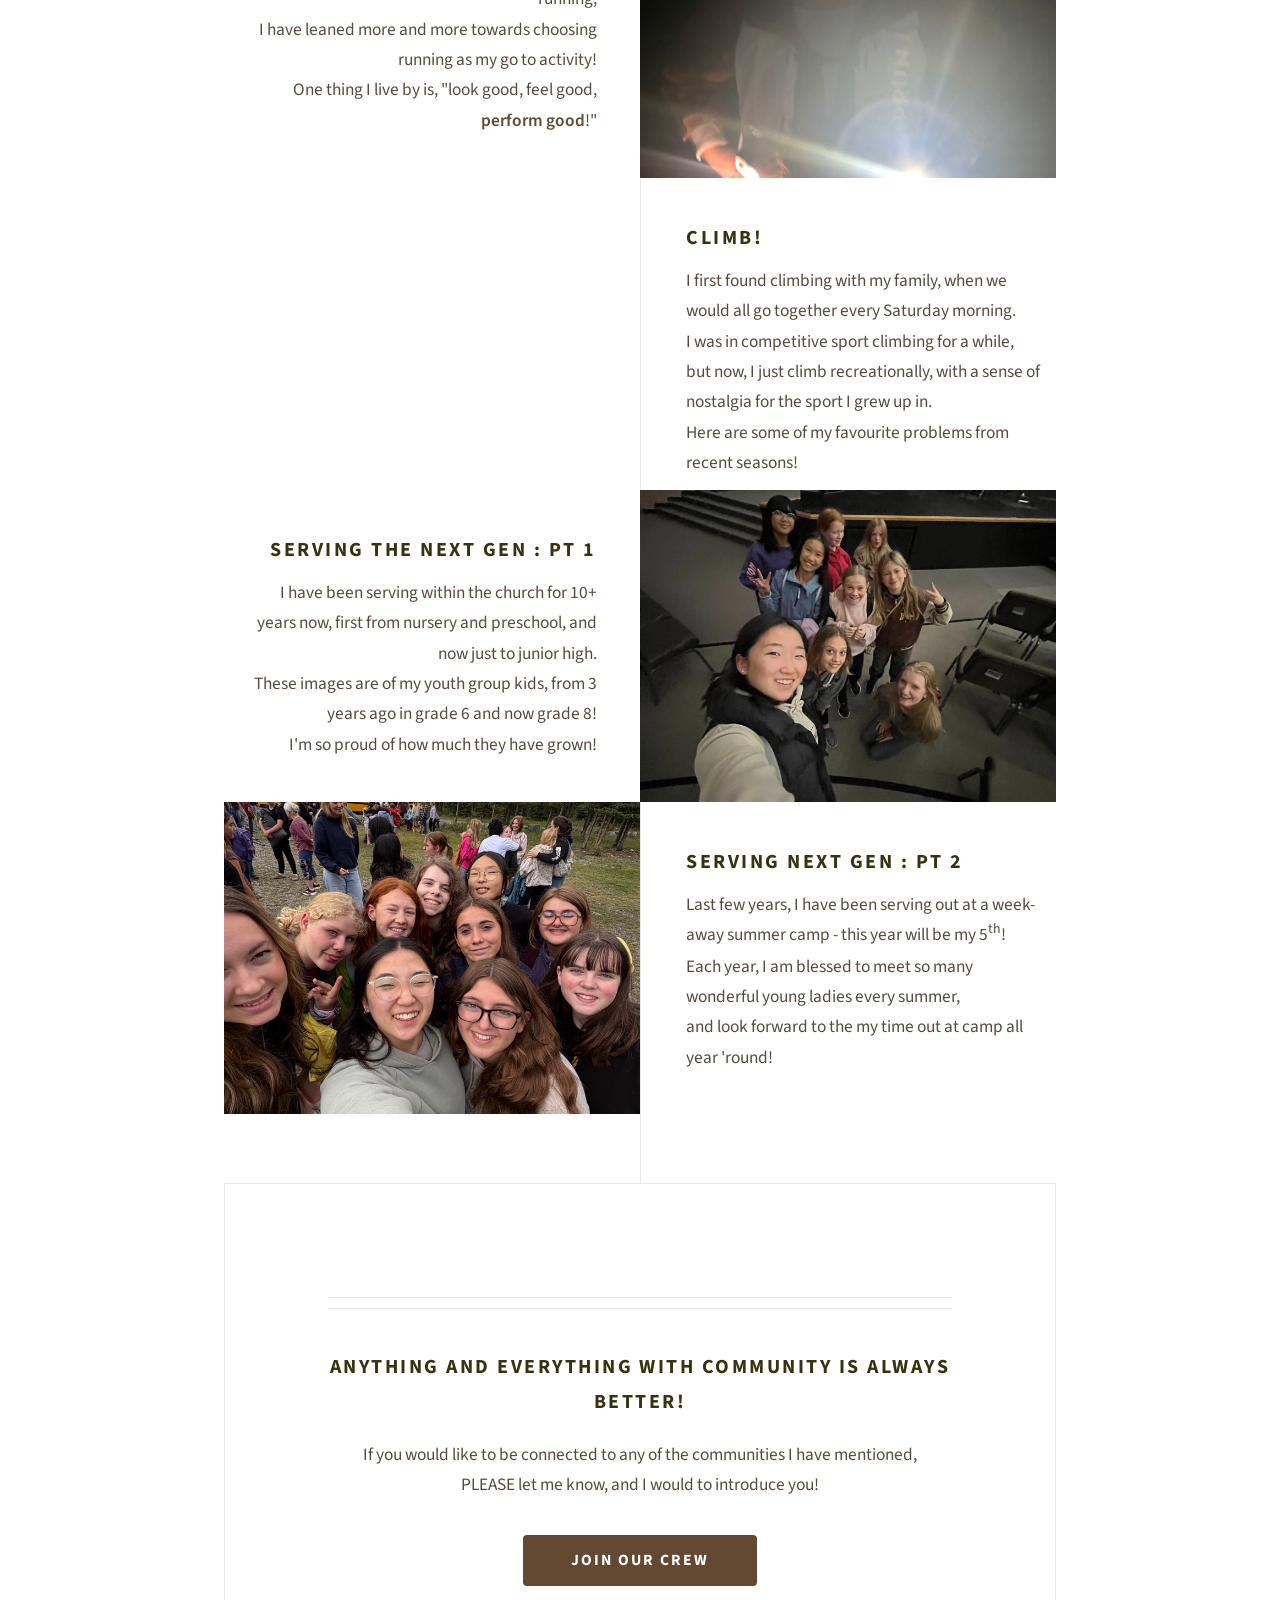
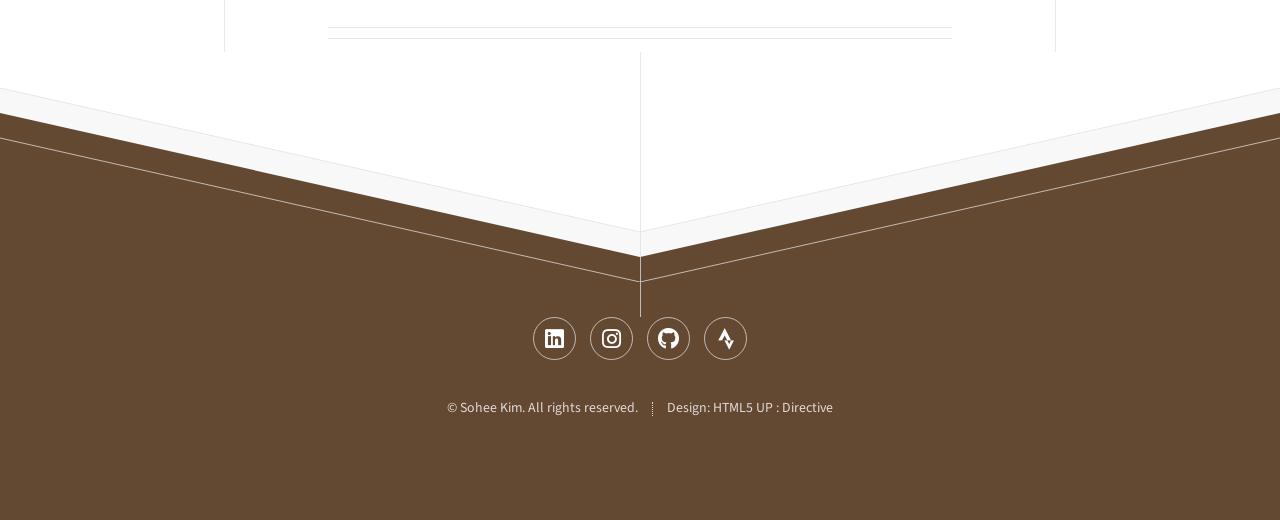
==== commit 942d04f3: "final checks; remove little text bits in abtme and experience pages;  link navbar.js to abtme and ex" ====
--- a/aboutmepg.html
+++ b/aboutmepg.html
@@ -121,54 +121,15 @@
 					</section>
 				</div>
 
-				
-				<div class="box container">
-					<header>
-						<h2>A lot of generic stuff</h2>
-					</header>
-					<section>
-						<header>
-							<h3>Paragraph</h3>
-							<p>This is the subtitle for this particular heading</p>
-						</header>
-						<p>Phasellus nisl nisl, varius id <sup>porttitor sed pellentesque</sup> ac orci. Pellentesque
-						habitant <strong>strong</strong> tristique <b>bold</b> et netus <i>italic</i> malesuada <em>emphasized</em> ac turpis egestas. Morbi
-						leo suscipit ut. Praesent <sub>id turpis vitae</sub> turpis pretium ultricies. Vestibulum sit
-						amet risus elit.</p>
-					</section>
-					<section>
-						<header>
-							<h3>Blockquote</h3>
-						</header>
-						<blockquote>Fringilla nisl. Donec accumsan interdum nisi, quis tincidunt felis sagittis eget.
-						tempus euismod. Vestibulum ante ipsum primis in faucibus.</blockquote>
-					</section>
-					<section>
-						<header>
-							<h3>Divider</h3>
-						</header>
-						<p>Donec consectetur vestibulum dolor et pulvinar. Etiam vel felis enim, at viverra
-						ligula. Ut porttitor sagittis lorem, quis eleifend nisi ornare vel. Praesent nec orci
-						facilisis leo magna. Cras sit amet urna eros, id egestas urna. Quisque aliquam
-						tempus euismod. Vestibulum ante ipsum primis in faucibus orci luctus et ultrices
-						posuere cubilia.</p>
-						<hr />
-						<p>Donec consectetur vestibulum dolor et pulvinar. Etiam vel felis enim, at viverra
-						ligula. Ut porttitor sagittis lorem, quis eleifend nisi ornare vel. Praesent nec orci
-						facilisis leo magna. Cras sit amet urna eros, id egestas urna. Quisque aliquam
-						tempus euismod. Vestibulum ante ipsum primis in faucibus orci luctus et ultrices
-						posuere cubilia.</p>
-					</section>
-
+			<div class="box container">
 				<footer class="major container medium">
 					<h3>Anything and everything with community is always better!</h3>
 						<p>If you would like to be connected to any of the communities I have mentioned, 
 						<br>PLEASE let me know, and I would to introduce you!</p>
 					<ul class="actions special">
-						<li><a href="https://docs.google.com/forms/d/e/1FAIpQLSfwUPMub2OZuBXwo8XiN9Te-NIImw7Dk1dNREvaT3R9eOOx6w/viewform?usp=sharing&ouid=117850758476807659744" class="button">Join our crew</a></li>
+						<li><a href="./index.html#contact-form" class="button">Join our crew</a></li>
 					</ul>
 				</footer>
-
 			</div>
 
 		<!-- Footer -->
@@ -195,6 +156,8 @@
 			<script src="assets/js/breakpoints.min.js"></script>
 			<script src="assets/js/util.js"></script>
 			<script src="assets/js/main.js"></script>
+			<script src="assets/js/navbar.js"></script>
+
 
 	</body>
 </html>
--- a/assets/css/main.css
+++ b/assets/css/main.css
@@ -119,7 +119,7 @@
 	}
 
 		a:hover {
-			border-bottom: solid #634832;
+			border-bottom: solid #dbc1ac;
 		}
 
 	strong, b {
@@ -2558,7 +2558,7 @@
 		.button.alt {
 			background: none;
 			box-shadow: inset 0 0 0 1px rgba(224, 224, 224, 0.75);
-			color: #38220f;
+			color: #dbc1ac;
 		}
 
 			input[type="submit"].alt:hover,
@@ -2603,6 +2603,26 @@
 			border-color: #5b5b5b;
 			color: #5b5b5b;
 		}
+
+		.controls {
+			display: flex;
+			direction: row;
+			justify-content: center;
+		}
+		
+			.controls .kmchart-button {
+				width: 7em;
+				margin-left: 1em;
+				margin-right: 1em;
+				color: #38220f;
+			}
+
+	.chart-section .container {
+		display: flex;
+		flex-direction: column;
+		align-items: center;
+		width: 90%;
+	}
 
 /* Box */
 
@@ -2761,7 +2781,7 @@
 
 			#header a:hover {
 				border-bottom-color: transparent;
-				color: #634832;
+				color: #dbc1ac;
 			}
 
 		#header strong, #header b {
@@ -2923,6 +2943,11 @@
 						color: #ffffff;
 					}
 
+/* form */					
+	.form {	
+		width: 700px;
+		height: 900px;
+	}
 /* Main */
 
 	#main {
@@ -3322,7 +3347,22 @@
 
 	}
 
+/* Subpage Header */
+
+#header.subpage {
+    background-image: url("../../images/634832.png"), url("../../images/634832.png");
+}
+	@media screen and (max-width: 1280px) {
+        #header.subpage {
+    background-image: url("../../images/634832.png"), url("../../images/634832.png");
+    padding-top: 47px;
+    padding-bottom: 47px;
+
+        }
+    }
+
 /* Tooltip text */
+
 	.tooltip {
 		position: relative;
 		display: inline-block;
